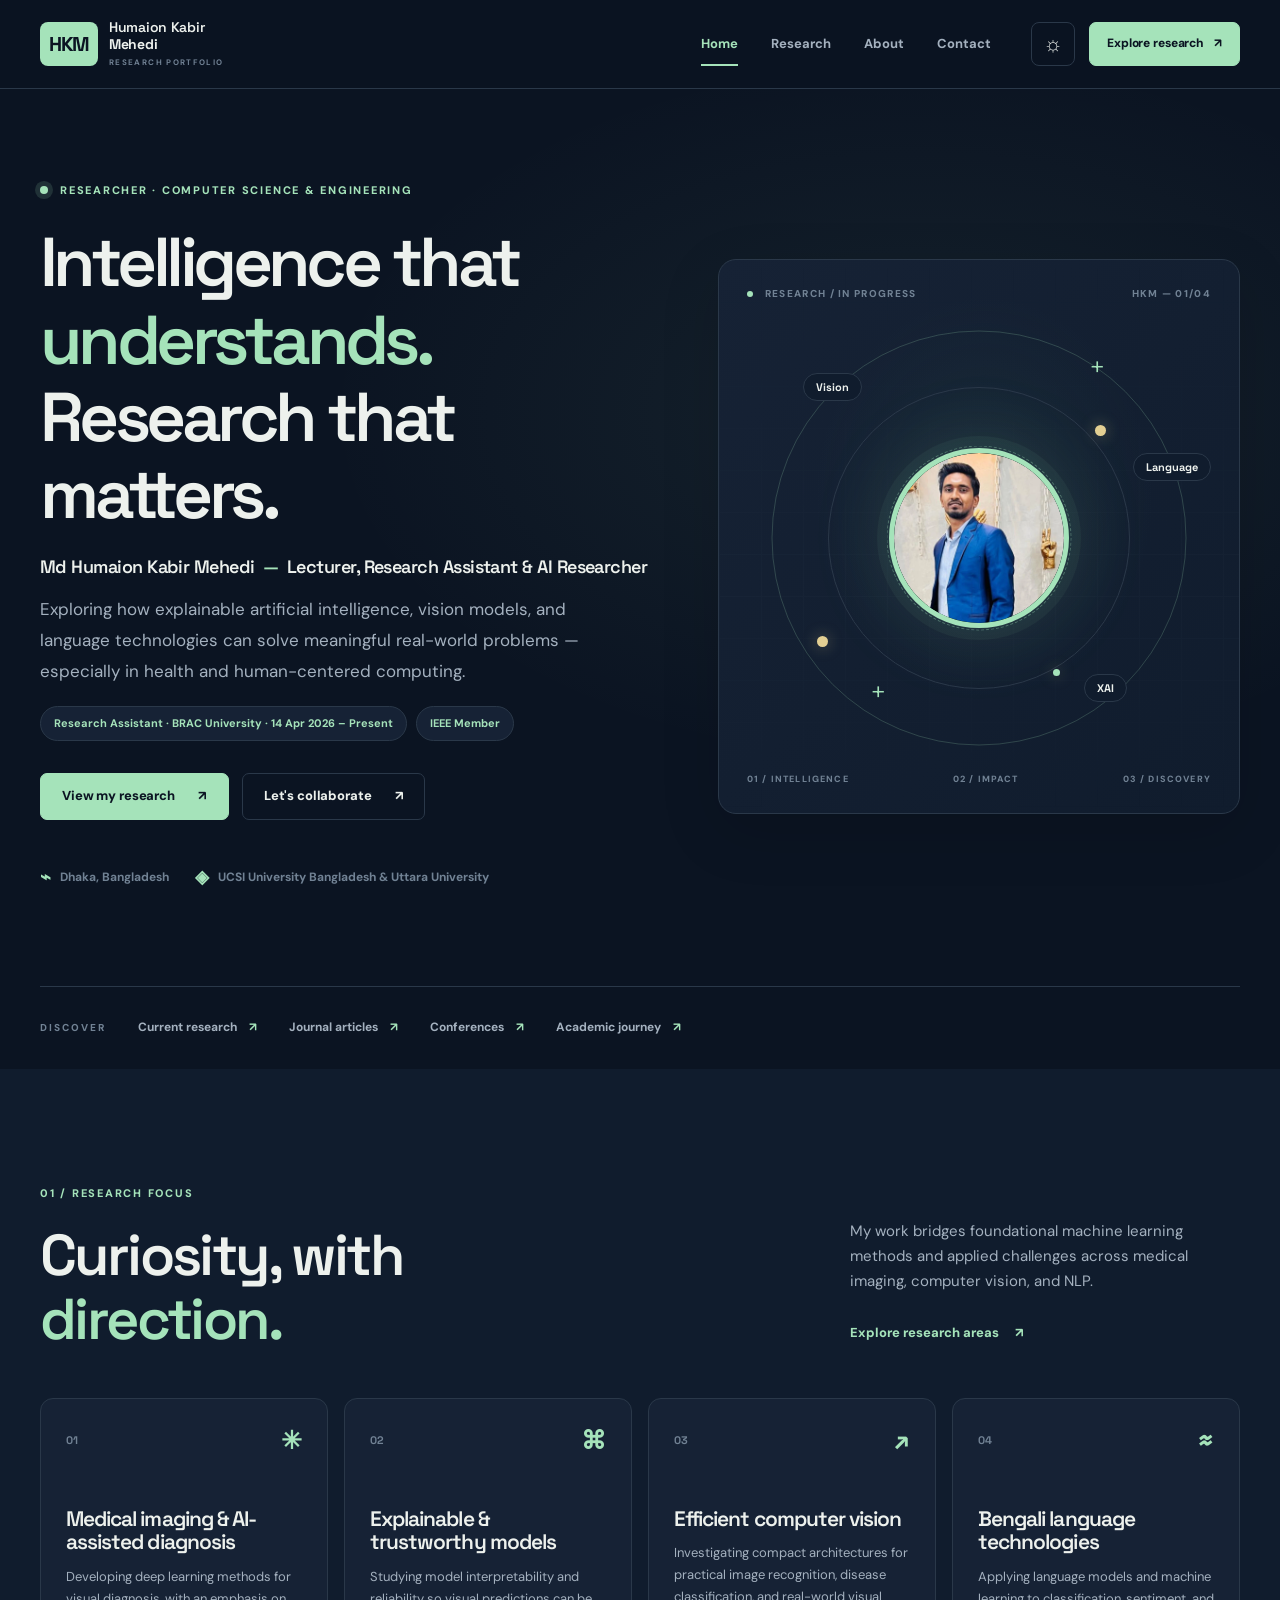
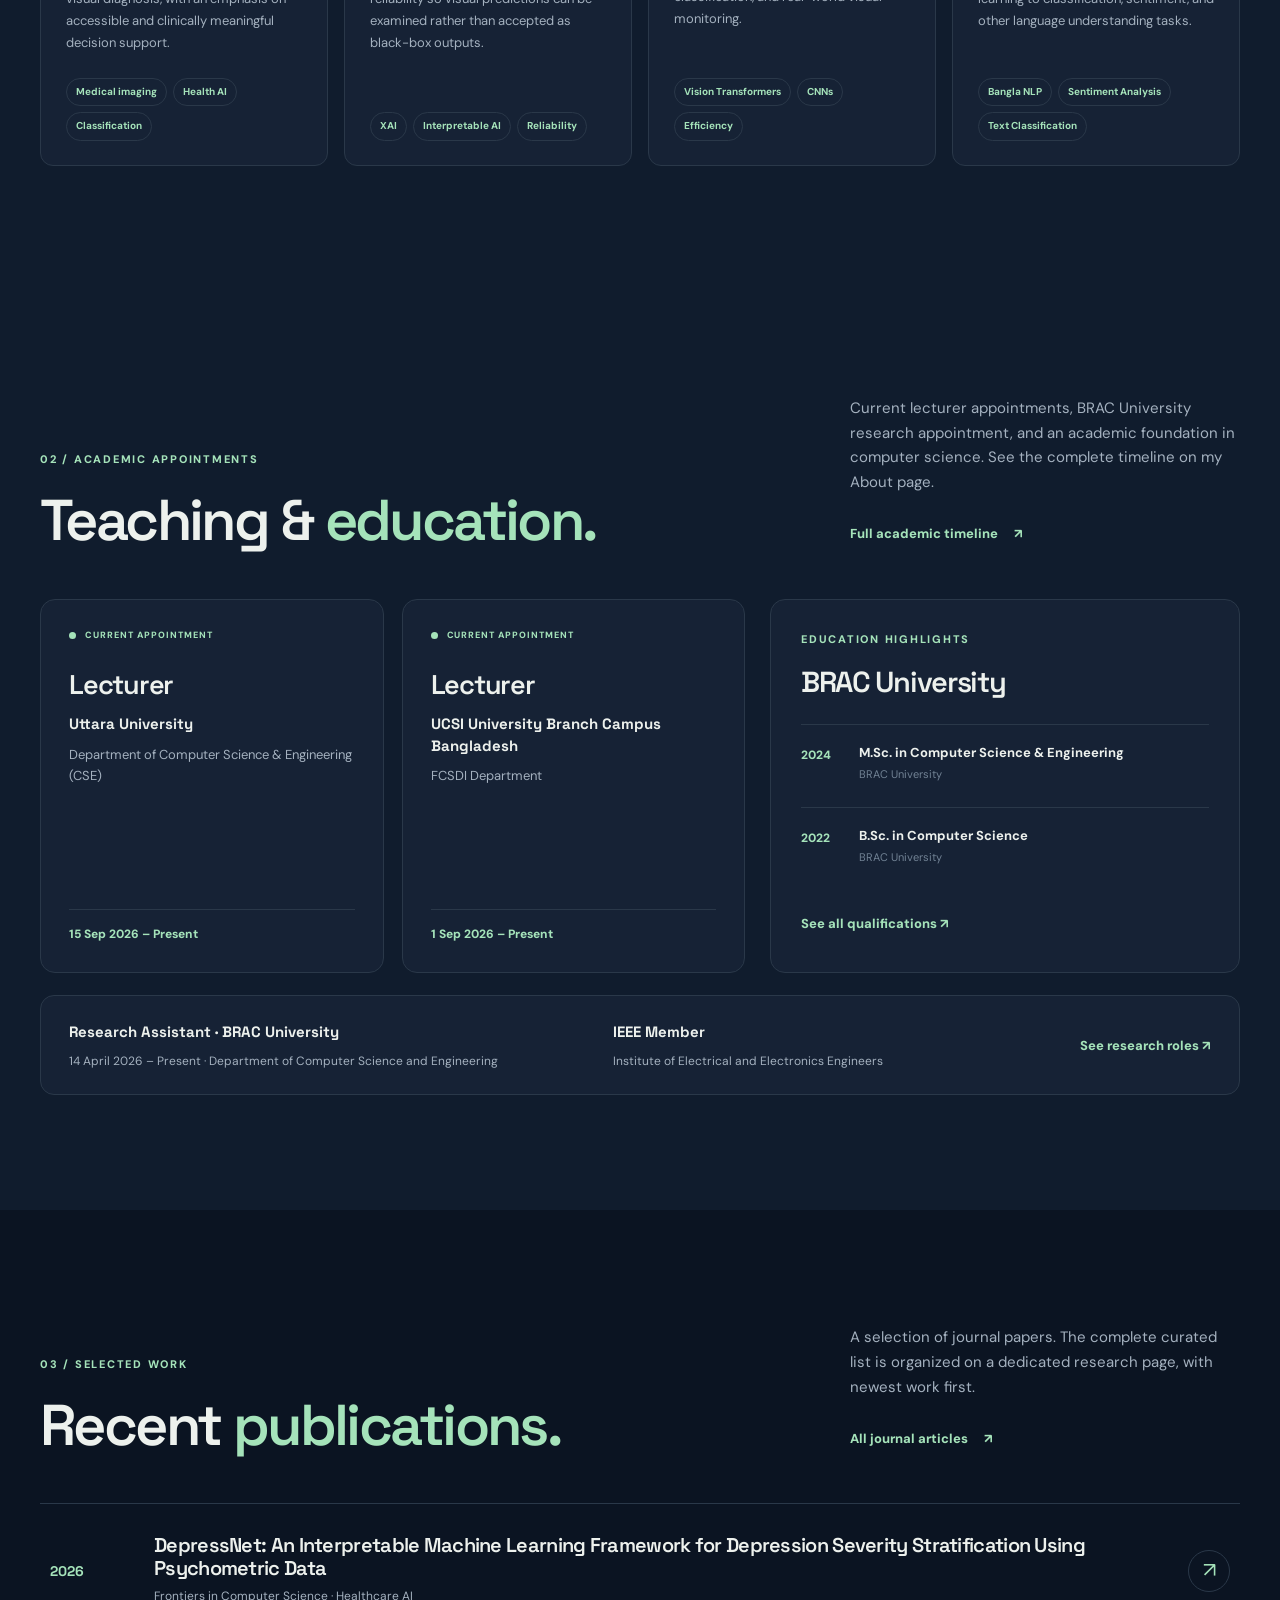
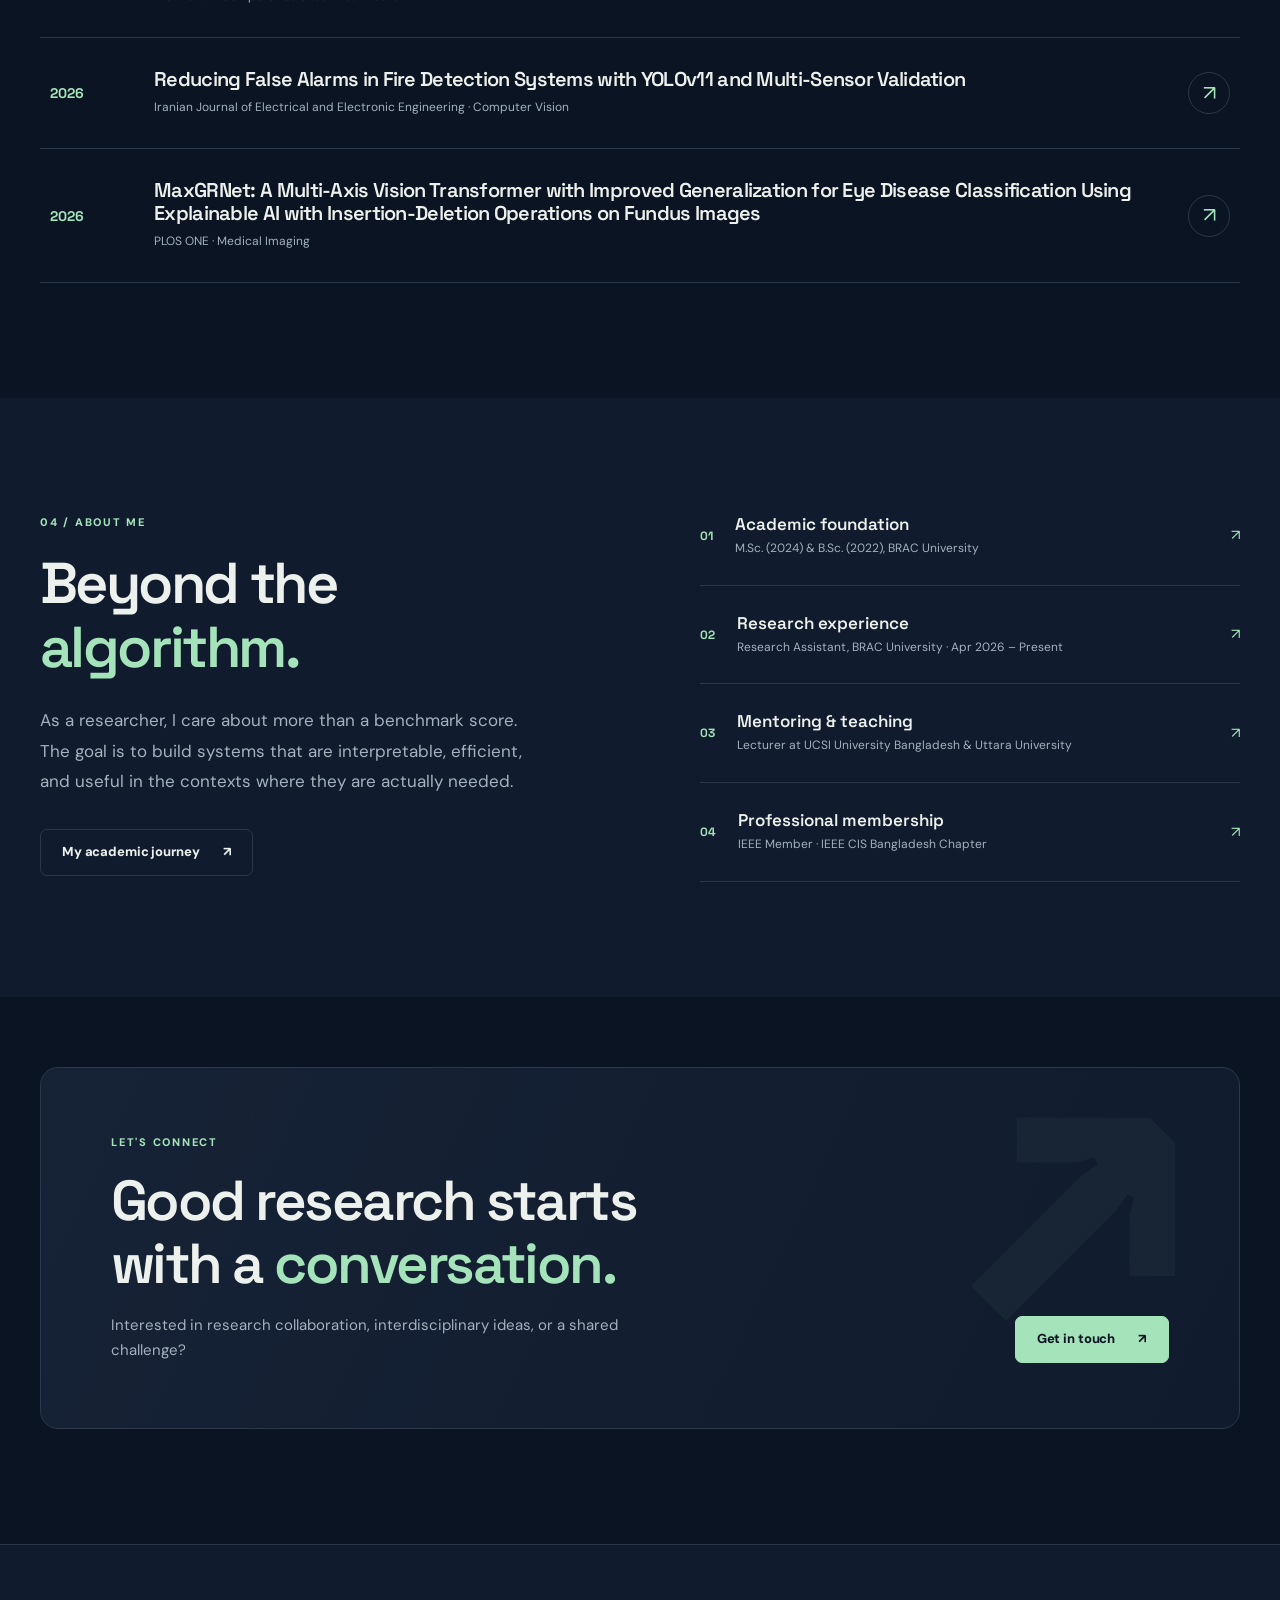
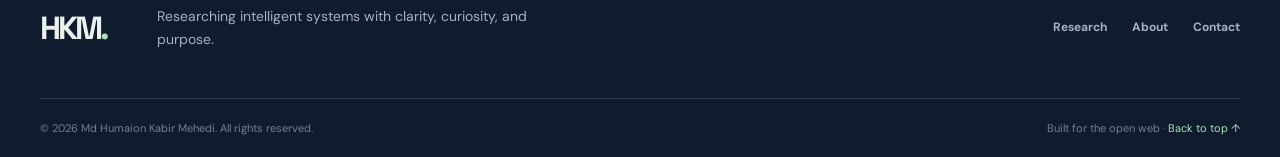
==== index.html @ 3a2073c4 "Add files via upload" ====
<!DOCTYPE html>
<html lang="en" data-theme="dark">
<head>
  <meta charset="utf-8">
  <meta name="viewport" content="width=device-width,initial-scale=1">
  <meta name="theme-color" content="#0c1423">
  <meta name="description" content="Academic portfolio of Md Humaion Kabir Mehedi — AI researcher in computer vision, medical imaging, explainable AI, and natural language processing.">
  <meta property="og:title" content="Md Humaion Kabir Mehedi | AI Researcher">
  <meta property="og:description" content="Research, publications, academic experience and collaborations in computer vision and NLP.">
  <meta property="og:type" content="website">
  <title>HKM | Md Humaion Kabir Mehedi — AI Researcher</title>
  <meta name="application-name" content="HKM Academic Portfolio"><link rel="icon" href="assets/img/favicon.svg" type="image/svg+xml">
  <link rel="preconnect" href="https://fonts.googleapis.com">
  <link rel="preconnect" href="https://fonts.gstatic.com" crossorigin>
  <link href="https://fonts.googleapis.com/css2?family=DM+Sans:wght@400;500;600;700;800&family=Space+Grotesk:wght@400;500;600;700&display=swap" rel="stylesheet">
  <link rel="stylesheet" href="assets/css/style.css">
  <script>try{document.documentElement.dataset.theme=localStorage.getItem('hkm-theme')||'dark'}catch(e){}</script>
  <script defer src="assets/js/data.js"></script><script defer src="assets/js/app.js"></script>
</head>
<body data-page="home">
<a class="skip-link" href="#main">Skip to content</a>
<div class="site-shell">
  <header class="site-header" id="site-header">
    <div class="container nav-container">
      <a href="index.html" class="brand" aria-label="Md Humaion Kabir Mehedi home"><span class="brand-symbol">HKM</span><span class="brand-text">Humaion Kabir <strong>Mehedi</strong><small>RESEARCH PORTFOLIO</small></span></a>
      <nav class="desktop-nav" aria-label="Main navigation"><a href="index.html" data-nav="home">Home</a><a href="research.html" data-nav="research">Research</a><a href="about.html" data-nav="about">About</a><a href="contact.html" data-nav="contact">Contact</a></nav>
      <div class="nav-actions"><button class="theme-toggle icon-button" aria-label="Toggle light and dark theme" title="Toggle theme"><span class="theme-icon">☼</span></button><a href="research.html" class="button button-small button-primary nav-cta">Explore research <span aria-hidden="true">↗</span></a><button class="mobile-menu-toggle icon-button" aria-expanded="false" aria-controls="mobile-navigation" aria-label="Open navigation"><span class="hamburger"><i></i><i></i><i></i></span></button></div>
    </div>
    <nav id="mobile-navigation" class="mobile-nav" aria-label="Mobile navigation" hidden><a href="index.html" data-nav="home">Home</a><a href="research.html" data-nav="research">Research</a><a href="about.html" data-nav="about">About</a><a href="contact.html" data-nav="contact">Contact</a></nav>
  </header>
  <main id="main">
    <section class="hero-section section-spacing">
      <div class="container hero-layout">
        <div class="hero-copy reveal">
          <div class="eyebrow"><span class="eyebrow-dot"></span> RESEARCHER · COMPUTER SCIENCE & ENGINEERING</div>
          <h1>Intelligence that <span class="text-gradient">understands.</span><br>Research that <em>matters.</em></h1>
          <p class="hero-name">Md Humaion Kabir Mehedi <span class="dash">—</span> Lecturer, Research Assistant &amp; AI Researcher</p>
          <p class="hero-description">Exploring how explainable artificial intelligence, vision models, and language technologies can solve meaningful real-world problems — especially in health and human-centered computing.</p>
          <div class="hero-affiliations" aria-label="Academic roles and membership"><span>Research Assistant · BRAC University · 14 Apr 2026 – Present</span><span>IEEE Member</span></div>
          <div class="hero-buttons"><a class="button button-primary" href="research.html">View my research <span aria-hidden="true">↗</span></a><a class="button button-outline" href="contact.html">Let's collaborate <span aria-hidden="true">↗</span></a></div>
          <div class="hero-meta"><span><span class="mini-icon">⌁</span> Dhaka, Bangladesh</span><span><span class="mini-icon">◈</span> UCSI University Bangladesh &amp; Uttara University</span></div>
        </div>
        <div class="hero-visual reveal" aria-label="Research themes surrounding my profile image">
          <div class="visual-topline"><span><span class="live-indicator"></span> RESEARCH / IN PROGRESS</span><span>HKM — 01/04</span></div>
          <div class="orbital-wrap"><div class="orbit orbit-one"></div><div class="orbit orbit-two"></div><div class="orbit orbit-three"></div><div class="orbital-core"><img class="profile-photo profile-photo-home" data-profile-photo src="assets/img/profile.webp" alt="Profile image of Md Humaion Kabir Mehedi" width="200" height="200"></div><span class="orbit-point point-one"></span><span class="orbit-point point-two"></span><span class="orbit-point point-three"></span><span class="orbit-label label-one">Vision</span><span class="orbit-label label-two">Language</span><span class="orbit-label label-three">XAI</span><span class="orbit-cross cross-one">+</span><span class="orbit-cross cross-two">+</span></div>
          <div class="visual-bottomline"><span>01 /  INTELLIGENCE</span><span>02 /  IMPACT</span><span>03 /  DISCOVERY</span></div>
        </div>
      </div>
      <div class="container"><div class="hero-quicklinks"><span class="small-label">DISCOVER</span><a href="research.html#current-research">Current research <span>↗</span></a><a href="research.html#journals">Journal articles <span>↗</span></a><a href="research.html#conferences">Conferences <span>↗</span></a><a href="about.html">Academic journey <span>↗</span></a></div></div>
    </section>
    <section class="section-spacing section-alt" id="focus">
      <div class="container">
        <div class="section-heading reveal"><div><div class="section-kicker">01 / RESEARCH FOCUS</div><h2>Curiosity, with<br><span class="text-gradient">direction.</span></h2></div><div class="section-heading-side"><p>My work bridges foundational machine learning methods and applied challenges across medical imaging, computer vision, and NLP.</p><a class="text-link" href="research.html#current-research">Explore research areas <span>↗</span></a></div></div>
        <div class="focus-grid" id="home-focus-grid"></div>
      </div>
    </section>
    <section class="section-spacing academic-section" id="academic-appointments">
      <div class="container">
        <div class="section-heading reveal"><div><div class="section-kicker">02 / ACADEMIC APPOINTMENTS</div><h2>Teaching &amp; <span class="text-gradient">education.</span></h2></div><div class="section-heading-side"><p>Current lecturer appointments, BRAC University research appointment, and an academic foundation in computer science. See the complete timeline on my About page.</p><a class="text-link" href="about.html#teaching-experience">Full academic timeline <span>↗</span></a></div></div>
        <div class="academic-grid"><div class="appointment-grid" id="home-appointments" aria-label="Current teaching appointments"></div><aside class="credential-panel"><div class="section-kicker">EDUCATION HIGHLIGHTS</div><h3>BRAC University</h3><div id="home-education-summary"></div><a href="about.html#education" class="text-link">See all qualifications ↗</a></aside></div>
        <div class="research-role-strip"><div><strong>Research Assistant · BRAC University</strong><span>14 April 2026 – Present · Department of Computer Science and Engineering</span></div><div><strong>IEEE Member</strong><span>Institute of Electrical and Electronics Engineers</span></div><a href="about.html#research-experience" class="text-link">See research roles ↗</a></div>
      </div>
    </section>
    <section class="section-spacing" id="featured-work">
      <div class="container">
        <div class="section-heading reveal"><div><div class="section-kicker">03 / SELECTED WORK</div><h2>Recent <span class="text-gradient">publications.</span></h2></div><div class="section-heading-side"><p>A selection of journal papers. The complete curated list is organized on a dedicated research page, with newest work first.</p><a class="text-link" href="research.html#journals">All journal articles <span>↗</span></a></div></div>
        <div class="featured-publications" id="home-featured-publications"></div>
      </div>
    </section>
    <section class="section-spacing section-alt">
      <div class="container about-preview-grid"><div class="about-quote reveal"><div class="section-kicker">04 / ABOUT ME</div><h2>Beyond the <span class="text-gradient">algorithm.</span></h2><p>As a researcher, I care about more than a benchmark score. The goal is to build systems that are interpretable, efficient, and useful in the contexts where they are actually needed.</p><a href="about.html" class="button button-outline">My academic journey <span>↗</span></a></div><div class="about-facts reveal"><div class="fact-row"><span class="fact-number">01</span><div><strong>Academic foundation</strong><span>M.Sc. (2024) &amp; B.Sc. (2022), BRAC University</span></div><span>↗</span></div><div class="fact-row"><span class="fact-number">02</span><div><strong>Research experience</strong><span>Research Assistant, BRAC University · Apr 2026 – Present</span></div><span>↗</span></div><div class="fact-row"><span class="fact-number">03</span><div><strong>Mentoring & teaching</strong><span>Lecturer at UCSI University Bangladesh &amp; Uttara University</span></div><span>↗</span></div><div class="fact-row"><span class="fact-number">04</span><div><strong>Professional membership</strong><span>IEEE Member · IEEE CIS Bangladesh Chapter</span></div><span>↗</span></div></div></div>
    </section>
    <section class="section-spacing cta-section"><div class="container"><div class="big-cta"><div><div class="section-kicker">LET'S CONNECT</div><h2>Good research starts<br>with a <span class="text-gradient">conversation.</span></h2><p>Interested in research collaboration, interdisciplinary ideas, or a shared challenge?</p></div><a class="button button-primary" href="contact.html">Get in touch <span aria-hidden="true">↗</span></a><span class="cta-decor">↗</span></div></div></section>
  </main>
  <footer class="site-footer"><div class="container footer-top"><a class="footer-brand" href="index.html">HKM<span>.</span></a><p>Researching intelligent systems with clarity, curiosity, and purpose.</p><div class="footer-links"><a href="research.html">Research</a><a href="about.html">About</a><a href="contact.html">Contact</a></div></div><div class="container footer-bottom"><span>© <span data-year></span> Md Humaion Kabir Mehedi. All rights reserved.</span><span>Built for the open web · <a href="#main">Back to top ↑</a></span></div></footer>
</div>
</body></html>
---- assets/css/style.css ----
/* =====================================================
   HKM Academic Portfolio — easy-to-edit static stylesheet
   Dark theme default; light theme via data-theme="light".
   ===================================================== */
:root{color-scheme:dark;--bg:#0b1422;--bg-alt:#101c2d;--surface:#162235;--surface-hover:#1b2d42;--border:#2a3849;--text:#edf1ed;--sub:#a4b1bf;--muted:#718294;--accent:#a5e3ba;--accent-dark:#163e30;--gold:#e3cf93;--header:#0b1422ed;--shadow:0 18px 60px #0002;--heading:'Space Grotesk','Arial',sans-serif;--body:'DM Sans',Arial,sans-serif;--radius:18px}
html[data-theme="light"]{color-scheme:light;--bg:#f8faf8;--bg-alt:#edf3f0;--surface:#fff;--surface-hover:#f0f6f1;--border:#d7e0dd;--text:#152c31;--sub:#465e63;--muted:#74868a;--accent:#23694f;--accent-dark:#dcefe3;--gold:#94752f;--header:#f8faf8ed;--shadow:0 18px 60px #18312a10}
*{box-sizing:border-box}html{scroll-behavior:smooth;scroll-padding-top:105px}body{margin:0;background:var(--bg);color:var(--text);font-family:var(--body);line-height:1.65;-webkit-font-smoothing:antialiased}body,button,input,select{font-size:15px}a{color:inherit;text-decoration:none}button,input,select{font-family:inherit}button{cursor:pointer}a,button,input,select{outline-offset:4px}:focus-visible{outline:2px solid var(--accent)}::selection{background:var(--accent);color:var(--bg)}img,svg{max-width:100%}h1,h2,h3,h4,p{margin-top:0}h1,h2,h3,h4{font-family:var(--heading);line-height:1.12;letter-spacing:-.045em;font-weight:600}h1{font-size:clamp(3.3rem,5.55vw,5.7rem)}h2{font-size:clamp(2.4rem,4.5vw,4.5rem)}h3{font-size:1.35rem}p{color:var(--sub)}.container{width:min(100% - 80px,1220px);margin-inline:auto}.site-shell{overflow:hidden}.section-spacing{padding:115px 0}.section-alt{background:var(--bg-alt)}.sr-only{position:absolute;width:1px;height:1px;padding:0;margin:-1px;overflow:hidden;clip:rect(0,0,0,0);white-space:nowrap;border:0}.skip-link{position:absolute;top:-90px;left:20px;padding:10px 16px;background:var(--accent);color:var(--bg);z-index:200}.skip-link:focus{top:18px}.small-label{font-size:10px;color:var(--muted);letter-spacing:.2em;font-weight:800}.eyebrow,.section-kicker{display:flex;align-items:center;gap:12px;font-weight:800;font-size:11px;letter-spacing:.16em;color:var(--accent)}.eyebrow-dot,.live-indicator{display:inline-block;flex-shrink:0;width:8px;height:8px;border-radius:50%;background:var(--accent);box-shadow:0 0 0 5px color-mix(in srgb,var(--accent) 14%,transparent)}.text-gradient{color:var(--accent)}.button{border-radius:7px;display:inline-flex;align-items:center;justify-content:center;gap:23px;padding:15px 21px;font-size:13px;font-weight:800;line-height:1.15;letter-spacing:-.01em;transition:background .2s,transform .2s,border-color .2s}.button:hover{transform:translateY(-2px)}.button-primary{background:var(--accent);color:var(--bg);border:1px solid var(--accent)}.button-primary:hover{background:var(--text);border-color:var(--text);color:var(--bg)}.button-outline{border:1px solid var(--border);color:var(--text);background:transparent}.button-outline:hover{background:var(--surface-hover);border-color:var(--accent)}.button-small{padding:11px 17px;font-size:12px;gap:10px}.text-link{color:var(--accent);font-size:13px;font-weight:800;display:inline-flex;gap:16px;align-items:center}.text-link:hover{text-decoration:underline;text-underline-offset:5px}.section-heading{display:grid;grid-template-columns:1.2fr .8fr;gap:70px;align-items:end;margin-bottom:46px}.section-heading h2{margin:20px 0 0}.section-heading-side{max-width:390px;justify-self:end}.section-heading-side p{margin:0 0 20px;font-size:15px}.section-heading-side p:last-child{margin-bottom:0}.section-heading-side strong{color:var(--text)}
/* Header */
.site-header{z-index:100;position:sticky;top:0;background:var(--header);backdrop-filter:blur(20px);border-bottom:1px solid var(--border)}.nav-container{display:flex;align-items:center;gap:28px;min-height:88px}.brand{display:flex;gap:11px;align-items:center;flex-shrink:0}.brand-symbol{background:var(--accent);border-radius:8px;color:var(--bg);font:700 20px/1 var(--heading);height:44px;width:58px;display:grid;place-items:center;letter-spacing:-.055em;padding:0 5px}.brand-symbol span{color:var(--bg)}.brand-text{font:600 14px/1.2 var(--heading);letter-spacing:-.02em;display:flex;flex-direction:column}.brand-text strong{font-weight:700}.brand-text small{font:700 8px/1.6 var(--body);letter-spacing:.17em;color:var(--muted);margin-top:3px}.desktop-nav{display:flex;gap:33px;align-items:center;margin-left:auto}.desktop-nav a{position:relative;color:var(--sub);font-weight:700;font-size:13px;transition:color .2s}.desktop-nav a:hover,.desktop-nav a.active{color:var(--accent)}.desktop-nav a.active:after{position:absolute;content:'';height:2px;background:var(--accent);bottom:-11px;left:0;right:0}.nav-actions{display:flex;gap:14px;align-items:center;margin-left:12px}.icon-button{display:grid;place-items:center;width:39px;height:39px;border:1px solid var(--border);border-radius:8px;color:var(--text);background:transparent}.icon-button:hover{border-color:var(--accent)}.theme-icon{font-size:21px;line-height:1}.mobile-menu-toggle,.mobile-nav{display:none}.mobile-nav{padding:10px 40px 20px;background:var(--bg);border-top:1px solid var(--border)}.mobile-nav a{display:block;padding:13px 5px;font-weight:700;border-bottom:1px solid var(--border)}.mobile-nav a.active{color:var(--accent)}.hamburger{display:grid;gap:4px}.hamburger i{display:block;width:19px;height:2px;background:var(--text);transition:transform .2s,opacity .2s}
/* Home hero */
.hero-section{padding-top:92px;padding-bottom:0;background:radial-gradient(ellipse 64% 50% at 72% 33%,color-mix(in srgb,var(--accent) 7%,transparent),transparent 73%)}.hero-layout{display:grid;grid-template-columns:1.08fr .92fr;gap:65px;align-items:center;padding-bottom:94px}.hero-copy h1{margin:25px 0 18px;font-size:clamp(3.3rem,5.4vw,5.7rem);letter-spacing:-.066em}.hero-copy h1 em{font-style:normal;letter-spacing:-.064em}.hero-name{font-family:var(--heading);font-size:18px;font-weight:600;color:var(--text);letter-spacing:-.03em;margin-bottom:13px}.dash{color:var(--accent);padding:0 4px}.hero-description{max-width:555px;font-size:17px;line-height:1.8}.hero-buttons{display:flex;gap:13px;flex-wrap:wrap;margin-top:32px}.hero-meta{display:flex;gap:26px;flex-wrap:wrap;margin-top:43px;color:var(--muted);font-size:12px;font-weight:700}.hero-meta>span{display:inline-flex;align-items:center;gap:9px}.mini-icon{color:var(--accent);font-size:18px}.hero-visual{height:555px;border:1px solid var(--border);border-radius:var(--radius);background:radial-gradient(ellipse at 51% 43%,#2d5b4e32,transparent 45%),linear-gradient(135deg,var(--surface),var(--bg-alt));padding:26px 28px;display:flex;flex-direction:column;box-shadow:var(--shadow);position:relative;overflow:hidden}.hero-visual:before{content:'';position:absolute;inset:0;background-image:linear-gradient(to right,var(--border) 1px,transparent 1px),linear-gradient(to bottom,var(--border) 1px,transparent 1px);background-size:42px 42px;opacity:.14;mask-image:linear-gradient(to bottom,transparent,#000 60%,transparent);pointer-events:none}.visual-topline,.visual-bottomline{display:flex;align-items:center;justify-content:space-between;font-size:10px;font-weight:800;letter-spacing:.13em;color:var(--muted);position:relative;z-index:1}.visual-topline span:first-child{display:flex;gap:12px;align-items:center}.visual-bottomline{gap:7px;font-size:9px}.live-indicator{width:6px;height:6px;box-shadow:none}.orbital-wrap{position:relative;flex:1;min-height:365px;display:grid;place-items:center}.orbit{position:absolute;left:50%;top:50%;border:1px solid color-mix(in srgb,var(--accent) 35%,transparent);border-radius:50%;transform:translate(-50%,-50%)}.orbit-one{width:185px;height:185px;border-style:dashed;animation:spin 38s linear infinite}.orbit-two{width:302px;height:302px;border-color:var(--border)}.orbit-three{width:415px;height:415px;border-color:color-mix(in srgb,var(--accent) 20%,transparent)}@keyframes spin{from{transform:translate(-50%,-50%) rotate(0)}to{transform:translate(-50%,-50%) rotate(360deg)}}.orbital-core{z-index:1;display:flex;flex-direction:column;align-items:center;justify-content:center;width:136px;height:136px;border-radius:50%;background:var(--accent);color:var(--bg);box-shadow:0 0 0 12px #9adab50c,0 0 85px #a5e3ba24}.core-mark{font:700 55px/.95 var(--heading);letter-spacing:-.08em}.core-sub{font-size:9px;font-weight:800;letter-spacing:.1em}.orbit-point{width:11px;height:11px;position:absolute;background:var(--gold);border-radius:50%;box-shadow:0 0 15px #e3cf9366}.point-one{top:26%;left:75%}.point-two{top:71%;left:15%}.point-three{top:78%;left:66%;width:7px;height:7px;background:var(--accent)}.orbit-label{position:absolute;color:var(--text);font:700 11px var(--heading);border:1px solid var(--border);border-radius:30px;padding:6px 12px;background:var(--bg-alt)}.label-one{top:15%;left:12%}.label-two{top:32%;right:0}.label-three{bottom:15%;right:18%}.orbit-cross{position:absolute;font-size:25px;color:var(--accent);font-weight:300}.cross-one{top:9%;right:23%}.cross-two{bottom:13%;left:27%}.hero-quicklinks{border-top:1px solid var(--border);display:flex;align-items:center;gap:32px;flex-wrap:wrap;padding:22px 0}.hero-quicklinks a{display:flex;gap:12px;align-items:center;color:var(--sub);font-size:12px;font-weight:700}.hero-quicklinks a span{color:var(--accent)}.hero-quicklinks a:hover{color:var(--accent)}
/* Shared card sets */
.focus-grid{display:grid;grid-template-columns:repeat(4,minmax(0,1fr));gap:16px}.focus-card{display:flex;flex-direction:column;min-height:330px;border:1px solid var(--border);border-radius:13px;padding:29px 25px 24px;background:var(--surface);transition:transform .25s,border-color .25s}.focus-card:hover{border-color:color-mix(in srgb,var(--accent) 55%,var(--border));transform:translateY(-5px)}.focus-top{display:flex;justify-content:space-between;align-items:center;color:var(--muted);font:700 11px var(--heading)}.focus-icon{font-size:25px;color:var(--accent);line-height:1}.focus-card h3{margin:54px 0 12px;font-size:21px}.focus-card p{line-height:1.7;font-size:13px;flex:1;margin-bottom:24px}.keyword-row{display:flex;flex-wrap:wrap;gap:6px}.keyword-row span{font-size:10px;font-weight:700;color:var(--accent);padding:5px 9px;border:1px solid var(--border);border-radius:20px}.featured-publications{border-top:1px solid var(--border)}.featured-row{display:grid;grid-template-columns:80px minmax(0,1fr) auto;align-items:center;gap:24px;padding:30px 10px;border-bottom:1px solid var(--border);transition:background .2s}.featured-row:hover{background:var(--surface)}.featured-year{font:700 14px var(--heading);color:var(--accent)}.featured-row h3{margin:0 0 8px;font-size:20px;letter-spacing:-.035em}.featured-row p{font-size:12px;margin:0}.publication-arrow{width:42px;height:42px;display:grid;place-items:center;border:1px solid var(--border);border-radius:50%;color:var(--accent);font-size:21px;transition:background .2s}.featured-row:hover .publication-arrow{background:var(--accent);color:var(--bg)}.about-preview-grid{display:grid;grid-template-columns:1fr 1fr;gap:120px}.about-quote h2{margin:20px 0 25px}.about-quote p{font-size:17px;line-height:1.8;max-width:510px;margin-bottom:32px}.fact-row{display:flex;gap:22px;align-items:center;border-bottom:1px solid var(--border);padding:26px 0}.fact-row:first-child{padding-top:0}.fact-number{font:700 12px var(--heading);color:var(--accent)}.fact-row div{display:flex;flex-direction:column;flex:1;gap:4px}.fact-row strong{font:600 17px var(--heading)}.fact-row div span{font-size:12px;color:var(--sub)}.fact-row>span:last-child{color:var(--accent)}.cta-section{padding-top:70px}.big-cta{position:relative;overflow:hidden;border:1px solid var(--border);background:linear-gradient(115deg,var(--surface),var(--bg-alt));padding:65px 70px;border-radius:18px;display:flex;align-items:end;justify-content:space-between;gap:25px}.big-cta h2{font-size:clamp(2.5rem,4.4vw,4.5rem);margin:18px 0}.big-cta p{margin-bottom:0;max-width:510px}.big-cta .button{position:relative;z-index:2;white-space:nowrap}.cta-decor{position:absolute;right:3%;top:-90px;font:700 400px/1 var(--heading);color:var(--accent);opacity:.04;pointer-events:none}
/* Page hero & research */
.page-hero{padding:100px 0 75px;background:radial-gradient(ellipse 70% 90% at 90% 0%,color-mix(in srgb,var(--accent) 6%,transparent),transparent 70%);border-bottom:1px solid var(--border)}.page-hero-grid{display:grid;grid-template-columns:1.25fr .75fr;gap:50px;align-items:end}.page-hero h1{margin:23px 0 0;font-size:clamp(3.3rem,5.1vw,5.4rem)}.page-hero-aside{padding-bottom:10px}.page-hero-aside p{font-size:16px;line-height:1.8}.social-inline{display:flex;gap:15px 24px;flex-wrap:wrap;margin-top:22px}.social-inline a{color:var(--accent);font-size:12px;font-weight:800}.social-inline a:hover{text-decoration:underline}.research-hero{padding-bottom:40px}.research-index{display:grid;grid-template-columns:repeat(4,1fr);gap:13px;margin-top:65px}.research-index a{display:flex;flex-direction:column;gap:18px;padding:22px 22px;background:var(--surface);border-radius:9px;border:1px solid var(--border);font-family:var(--heading);font-size:14px;font-weight:700;transition:border-color .2s,transform .2s;position:relative}.research-index a:hover{transform:translateY(-3px);border-color:var(--accent)}.research-index a>span{font-size:12px;color:var(--accent)}.research-index a b{position:absolute;right:20px;top:19px;color:var(--accent);font-weight:500}.research-focus-grid .focus-card{min-height:330px}.highlight-panel{margin-top:22px;border:1px solid var(--border);border-radius:14px;background:var(--surface);padding:29px 34px;display:flex;gap:45px;justify-content:space-between;align-items:center}.highlight-panel .section-kicker{margin-bottom:12px}.highlight-panel h3{margin:0 0 9px;font-size:22px}.highlight-panel p{font-size:13px;margin:0;max-width:760px}.highlight-panel a{flex-shrink:0}.review-placeholder{border:1px dashed color-mix(in srgb,var(--accent) 35%,var(--border));padding:50px 45px;background:var(--surface);border-radius:14px;display:flex;gap:32px;align-items:flex-start}.review-placeholder-icon{width:60px;height:60px;flex-shrink:0;border-radius:50%;display:grid;place-items:center;border:1px solid var(--border);font-size:29px;color:var(--accent)}.review-placeholder h3{font-size:25px;margin:0 0 10px}.review-placeholder p{font-size:14px;max-width:620px;margin-bottom:12px}.review-placeholder code,.collection-note code{background:var(--bg-alt);color:var(--accent);padding:3px 6px;border-radius:4px}.review-entry{display:flex;justify-content:space-between;gap:28px;padding:26px 30px;border:1px solid var(--border);background:var(--surface);margin-bottom:12px;border-radius:10px}.review-entry h3{font-size:20px;margin:0 0 9px}.review-entry p{font-size:13px;margin:0}.review-entry .status-chip{align-self:start;white-space:nowrap}.status-chip{border:1px solid var(--border);padding:8px 13px;font-size:11px;font-weight:800;color:var(--gold);border-radius:30px}.list-toolbar{display:flex;justify-content:space-between;align-items:center;gap:30px;flex-wrap:wrap;padding:17px 0 22px;border-bottom:1px solid var(--border)}.toolbar-title{display:flex;align-items:center;gap:14px;flex-wrap:wrap}.toolbar-title strong{font-family:var(--heading);font-size:17px}.toolbar-title small{color:var(--accent);font-size:11px;font-weight:800}.publication-controls{display:flex;gap:11px;flex-wrap:wrap}.search-field{display:flex;align-items:center;border:1px solid var(--border);border-radius:7px;background:var(--surface);padding:0 12px;color:var(--accent);gap:8px;min-width:285px}.search-field span{font-size:22px}.search-field input{color:var(--text);background:none;border:none;outline:none;height:41px;min-width:0;width:100%;font-size:12px}.search-field input::placeholder{color:var(--muted)}.select-wrapper select{height:43px;border:1px solid var(--border);border-radius:7px;color:var(--text);background:var(--surface);font-size:12px;padding:0 13px;min-width:125px}.publication-row{display:grid;grid-template-columns:80px minmax(0,1fr) 95px;gap:24px;padding:29px 10px;border-bottom:1px solid var(--border);transition:background .15s}.publication-row:hover{background:color-mix(in srgb,var(--surface-hover) 40%,transparent)}.publication-date{font:700 15px var(--heading);color:var(--accent);padding-top:5px}.publication-main h3{font-size:19px;letter-spacing:-.03em;line-height:1.45;margin:0 0 11px;max-width:900px}.publication-meta{display:flex;gap:9px 13px;align-items:center;flex-wrap:wrap;font-size:12px;color:var(--sub)}.pub-tag{display:inline-flex;background:var(--surface);border:1px solid var(--border);padding:4px 9px;border-radius:4px;color:var(--accent);font-weight:700;font-size:10px;letter-spacing:.01em}.publication-actions{display:flex;flex-direction:column;align-items:flex-end;gap:8px;padding-top:4px}.publication-actions a{display:inline-flex;gap:7px;align-items:center;color:var(--accent);font-size:12px;font-weight:800;white-space:nowrap}.publication-actions a:hover{text-decoration:underline}.new-chip{background:var(--accent-dark);color:var(--accent);font-size:10px;letter-spacing:.1em;padding:3px 9px;border-radius:30px;font-weight:800}.collection-note{font-size:12px;line-height:1.7;color:var(--muted);margin:22px 0 0}.collection-note a{color:var(--accent)}.empty-results{padding:48px;text-align:center;color:var(--sub);font-size:14px}.research-bottom-cta{padding:64px 50px;text-align:center;border:1px solid var(--border);background:var(--surface);border-radius:16px}.research-bottom-cta .section-kicker{justify-content:center}.research-bottom-cta h2{font-size:clamp(2.1rem,4vw,3.7rem);margin:17px 0}.research-bottom-cta p{max-width:540px;margin:0 auto 25px}
/* About */
.about-intro{display:grid;grid-template-columns:.65fr 1fr;gap:100px;align-items:center}.about-monogram{height:420px;border:1px solid var(--border);border-radius:13px;background:radial-gradient(circle at 50% 53%,color-mix(in srgb,var(--accent) 15%,transparent),transparent 65%),var(--surface);display:flex;align-items:center;justify-content:center;flex-direction:column;position:relative;overflow:hidden}.about-monogram:before,.about-monogram:after{position:absolute;content:'';border:1px solid color-mix(in srgb,var(--accent) 25%,transparent);border-radius:50%;width:350px;height:350px}.about-monogram:after{width:260px;height:260px}.monogram-text{font:700 120px/.9 var(--heading);letter-spacing:-.14em;color:var(--text);position:relative;z-index:1;padding-right:15px}.monogram-text span{color:var(--accent)}.about-monogram small{position:relative;z-index:1;font-size:10px;letter-spacing:.18em;color:var(--accent);margin-top:20px;font-weight:800}.intro-copy h2{margin:19px 0 26px}.intro-copy p{font-size:16px;line-height:1.85}.interest-cloud{display:flex;flex-wrap:wrap;gap:9px;margin-top:29px}.interest-cloud span{border:1px solid var(--border);border-radius:22px;padding:7px 13px;font-size:11px;font-weight:800;color:var(--accent)}.timeline{border-top:1px solid var(--border)}.timeline-item{display:grid;grid-template-columns:180px 1fr;gap:40px;padding:29px 5px;border-bottom:1px solid var(--border)}.timeline-year{font:700 13px var(--heading);color:var(--accent)}.timeline-item h3{font-size:21px;margin:0 0 7px}.timeline-place{color:var(--gold);font-size:12px;font-weight:700;margin-bottom:10px}.timeline-item p{font-size:14px;max-width:770px;margin:0}.award-grid{display:grid;grid-template-columns:repeat(3,minmax(0,1fr));gap:15px}.award-card{border:1px solid var(--border);background:var(--surface);border-radius:12px;padding:27px 25px}.award-card .award-icon{font-size:26px;color:var(--accent);line-height:1}.award-card h3{font-size:20px;margin:28px 0 9px}.award-card .award-meta{font-size:12px;color:var(--gold);margin-bottom:9px}.award-card p{font-size:12px;margin-bottom:0}
/* Contact */
.contact-layout{display:grid;grid-template-columns:1.05fr .95fr;gap:100px}.contact-main h2{margin:19px 0 26px}.contact-main>p{font-size:16px;line-height:1.8;max-width:500px}.email-card{margin:40px 0 23px;border:1px solid var(--border);background:var(--surface);border-radius:11px;padding:23px;display:flex;justify-content:space-between;gap:13px;align-items:center}.email-card div{min-width:0}.email-card small{display:block;font-weight:800;font-size:10px;letter-spacing:.14em;color:var(--muted);margin-bottom:9px}.email-card a{font-size:clamp(13px,1.5vw,18px);font-family:var(--heading);font-weight:600;overflow-wrap:anywhere}.email-card a:hover{color:var(--accent)}.copy-email{border:1px solid var(--border);border-radius:7px;background:var(--bg-alt);color:var(--accent);font-size:12px;font-weight:700;padding:10px;white-space:nowrap}.copy-email:hover{border-color:var(--accent)}.contact-note{font-size:12px!important;margin-top:23px;color:var(--muted)}.contact-side{border:1px solid var(--border);background:var(--surface);border-radius:14px;padding:34px}.contact-aside-header{display:flex;justify-content:space-between;font-weight:800;letter-spacing:.12em;color:var(--muted);font-size:11px;padding-bottom:22px;border-bottom:1px solid var(--border)}.contact-aside-header span{color:var(--accent)}.social-card{display:flex;align-items:center;gap:18px;padding:19px 0;border-bottom:1px solid var(--border)}.social-card:hover strong,.social-card:hover .social-arrow{color:var(--accent)}.social-symbol{width:42px;height:42px;display:grid;place-items:center;border:1px solid var(--border);background:var(--bg-alt);border-radius:10px;color:var(--accent);font:700 16px var(--heading)}.social-card div{display:flex;flex-direction:column;flex:1}.social-card strong{font:600 15px var(--heading)}.social-card small{font-size:11px;color:var(--muted)}.social-arrow{color:var(--muted)}.location-card{margin-top:26px;display:flex;gap:17px;align-items:start}.location-card .eyebrow-dot{margin-top:11px}.location-card strong{font-size:14px}.location-card p{margin:4px 0 0;font-size:13px}
/* Footer */
.site-footer{border-top:1px solid var(--border);background:var(--bg-alt)}.footer-top{padding:60px 0 47px;display:grid;grid-template-columns:70px 1fr auto;gap:35px;align-items:center}.footer-brand{font:700 32px var(--heading);letter-spacing:-.09em}.footer-brand span{color:var(--accent)}.footer-top p{font-size:14px;max-width:380px;margin:0}.footer-links{display:flex;align-items:center;gap:25px}.footer-links a{font-size:12px;font-weight:700;color:var(--sub)}.footer-links a:hover{color:var(--accent)}.footer-bottom{border-top:1px solid var(--border);padding:20px 0;display:flex;justify-content:space-between;gap:16px;flex-wrap:wrap;color:var(--muted);font-size:11px}.footer-bottom a{color:var(--accent)}
/* Motion and responsive */
.reveal{opacity:1;transform:none}@media(prefers-reduced-motion:reduce){html{scroll-behavior:auto}.orbit-one{animation:none}.button,.focus-card,.research-index a{transition:none}}
@media(max-width:1130px){.container{width:min(100% - 60px,1220px)}.nav-container{gap:19px}.desktop-nav{gap:22px}.brand-text{font-size:13px}.hero-layout{gap:30px}.hero-visual{height:490px}.orbit-three{width:365px;height:365px}.focus-grid{grid-template-columns:repeat(2,minmax(0,1fr))}.focus-card{min-height:290px}.focus-card h3{margin-top:35px}.about-preview-grid,.contact-layout{gap:65px}}
@media(max-width:850px){.section-spacing{padding:78px 0}.container{width:min(100% - 44px,1220px)}.nav-container{min-height:76px}.desktop-nav,.nav-cta{display:none}.nav-actions{margin-left:auto}.mobile-menu-toggle{display:grid}.mobile-nav:not([hidden]){display:block}.hero-section{padding-top:55px;padding-bottom:0}.hero-layout{grid-template-columns:1fr;padding-bottom:50px}.hero-copy h1{font-size:clamp(3.2rem,8vw,5.3rem)}.hero-description{max-width:650px}.hero-visual{max-width:620px;width:100%;height:435px}.orbital-wrap{min-height:310px}.orbit-three{width:340px;height:340px}.hero-quicklinks{gap:15px 28px}.section-heading,.page-hero-grid{grid-template-columns:1fr;gap:20px}.section-heading-side{justify-self:start;max-width:600px}.page-hero{padding:70px 0 45px}.research-index{grid-template-columns:repeat(2,1fr);margin-top:35px}.about-preview-grid,.about-intro,.contact-layout{grid-template-columns:1fr;gap:44px}.about-monogram{height:340px;max-width:460px}.award-grid{grid-template-columns:repeat(2,1fr)}.footer-top{grid-template-columns:55px 1fr}.footer-links{grid-column:2}.big-cta{padding:47px;align-items:start;flex-direction:column}}
@media(max-width:560px){.container{width:min(100% - 34px,1220px)}.nav-container{min-height:70px}.brand-symbol{width:48px;height:38px;font-size:16px;padding:0 3px}.brand-text{font-size:12px}.section-spacing{padding:68px 0}.hero-section{padding-top:41px;padding-bottom:0}.hero-copy h1{font-size:clamp(2.76rem,12vw,4rem)}.hero-name{font-size:15px}.hero-description{font-size:14px}.hero-buttons{align-items:stretch}.hero-buttons .button{flex:1;min-width:160px;padding-inline:13px;gap:8px}.hero-meta{gap:13px;margin-top:25px}.hero-visual{height:340px;padding:18px}.orbital-wrap{min-height:245px}.orbit-one{width:128px;height:128px}.orbit-two{width:210px;height:210px}.orbit-three{width:285px;height:285px}.orbital-core{height:92px;width:92px}.core-mark{font-size:40px}.core-sub{font-size:6px}.label-one{top:10%;left:1%}.label-two{top:30%;right:-3%}.label-three{bottom:9%;right:15%}.orbit-label{font-size:9px;padding:4px 9px}.visual-topline,.visual-bottomline{font-size:8px}.visual-bottomline{font-size:7px}.hero-quicklinks{gap:14px 17px}.hero-quicklinks .small-label{width:100%}.hero-quicklinks a{font-size:11px}.section-heading{margin-bottom:30px}.section-heading h2,.intro-copy h2{font-size:clamp(2.2rem,10vw,3.2rem)}.section-heading-side p{font-size:14px}.focus-grid,.research-index,.award-grid{grid-template-columns:1fr}.focus-card{min-height:0;padding:26px}.focus-card h3{margin-top:28px}.featured-row{grid-template-columns:48px 1fr 28px;gap:12px;padding:23px 0}.featured-row h3{font-size:16px}.featured-year{font-size:12px}.publication-arrow{width:28px;height:28px;font-size:18px}.about-quote p{font-size:15px}.big-cta{padding:36px 24px}.big-cta h2{font-size:2.5rem}.page-hero h1{font-size:clamp(2.65rem,11vw,4rem)}.page-hero-aside p{font-size:14px}.research-index a{padding:16px;gap:12px}.highlight-panel{flex-direction:column;align-items:flex-start;gap:20px;padding:25px}.review-placeholder{flex-direction:column;gap:22px;padding:29px 24px}.review-placeholder h3{font-size:22px}.list-toolbar{gap:14px}.publication-controls{width:100%}.search-field{width:100%;min-width:0}.select-wrapper,.select-wrapper select{width:100%}.publication-row{grid-template-columns:1fr;gap:6px;padding:24px 0}.publication-date{padding:0;font-size:13px}.publication-main h3{font-size:17px}.publication-actions{align-items:flex-start;flex-direction:row;justify-content:space-between;gap:15px}.review-entry{flex-direction:column}.research-bottom-cta{padding:38px 20px}.timeline-item{grid-template-columns:1fr;gap:8px}.timeline-item h3{font-size:19px}.award-card{padding:25px}.about-monogram{height:290px}.monogram-text{font-size:90px}.contact-side{padding:23px}.email-card{padding:17px}.footer-top{grid-template-columns:1fr;gap:15px;padding:40px 0 28px}.footer-links{grid-column:1}.footer-bottom{flex-direction:column}}


/* Profile photo — replace assets/img/profile.webp with your own picture. */
.orbital-core{overflow:hidden;background:#17362e;border:5px solid var(--accent);width:180px;height:180px}
.profile-photo{object-fit:cover;display:block;flex-shrink:0;background:var(--surface)}
.profile-photo-home{width:100%;height:100%;border-radius:50%}
.about-photo-frame:before,.about-photo-frame:after{pointer-events:none}
.profile-photo-about{width:min(68%,290px);height:auto;aspect-ratio:1;object-fit:cover;border-radius:50%;border:6px solid var(--accent);position:relative;z-index:2;box-shadow:0 0 50px #81db9b30}
.about-photo-frame small{z-index:3;text-align:center;padding-inline:12px}
.photo-editor-section{padding:0 0 85px}
.photo-editor-section[hidden]{display:none!important}
.photo-editor-panel{padding:40px;border:1px solid var(--border);border-radius:var(--radius);background:var(--surface)}
.photo-editor-heading{display:flex;align-items:flex-start;justify-content:space-between;gap:35px;margin-bottom:30px}
.photo-editor-heading h2{font-size:clamp(1.7rem,3vw,2.65rem);margin:15px 0}
.photo-editor-heading p{max-width:700px;margin:0}
.photo-editor-heading code,.photo-publish-note code{font-size:.85em;background:var(--bg);color:var(--accent);border-radius:4px;padding:2px 5px;word-break:break-all}
.photo-editor-grid{display:grid;grid-template-columns:220px minmax(0,1fr);gap:32px;align-items:center}
.photo-editor-preview{border:1px dashed var(--border);border-radius:15px;padding:20px;display:flex;align-items:center;flex-direction:column;gap:12px;text-align:center;color:var(--sub);font-size:12px}
.photo-editor-preview img{width:155px;height:155px;object-fit:cover;border-radius:50%;border:3px solid var(--accent)}
.photo-editor-controls{display:flex;align-items:flex-start;flex-wrap:wrap;column-gap:12px;row-gap:15px}
.photo-editor-controls .button{font-size:13px}
#photo-file{position:absolute;width:1px;height:1px;opacity:0;overflow:hidden}
#photo-file:focus-visible + .photo-editor-help{outline:2px solid var(--accent)}
.photo-editor-help,.photo-status,.photo-publish-note{flex-basis:100%;margin:0;font-size:12px}
.photo-status{color:var(--accent);font-weight:700}
.photo-publish-note{line-height:1.8;margin-top:10px}
.photo-publish-note strong{color:var(--text)}
#photo-download:disabled{opacity:.47;cursor:not-allowed;transform:none}
@media(max-width:760px){.photo-editor-grid{grid-template-columns:1fr}.photo-editor-preview{max-width:235px}.photo-editor-heading{flex-direction:column}.photo-editor-panel{padding:28px}}
@media(max-width:560px){.orbital-core{height:130px;width:130px}.photo-editor-panel{padding:20px}.photo-editor-controls{flex-direction:column;align-items:stretch}.photo-editor-help,.photo-status,.photo-publish-note{flex-basis:auto}}

/* Education credentials and current academic appointments (October 2026). */
.timeline-current{display:inline-flex;vertical-align:middle;align-items:center;margin:0 0 2px 12px;padding:4px 9px;border:1px solid var(--accent);border-radius:30px;color:var(--accent);font:700 9px var(--body);letter-spacing:.08em;text-transform:uppercase;white-space:nowrap}
.timeline-department{font-size:13px;color:var(--sub);font-weight:600;margin:5px 0 8px}
.timeline-badge{display:inline-block;border:1px solid var(--border);border-radius:6px;background:var(--surface);padding:5px 9px;margin-top:9px;margin-bottom:7px;color:var(--accent);font-size:12px;font-weight:800}
.academic-section{background:var(--bg-alt)}
.academic-grid{display:grid;grid-template-columns:minmax(0,1.2fr) minmax(0,.8fr);gap:25px;align-items:stretch}
.appointment-grid{display:grid;grid-template-columns:repeat(2,minmax(0,1fr));gap:18px}
.appointment-card,.credential-panel{border:1px solid var(--border);border-radius:15px;background:var(--surface);padding:28px}
.appointment-card{display:flex;flex-direction:column;min-height:290px;transition:transform .2s,border-color .2s}
.appointment-card:hover{transform:translateY(-3px);border-color:var(--accent)}
.appointment-status{color:var(--accent);font-size:9px;font-weight:800;letter-spacing:.11em;display:flex;gap:9px;align-items:center;margin-bottom:27px}
.status-dot{height:7px;width:7px;background:var(--accent);border-radius:50%}
.appointment-card h3{font-size:27px;margin-bottom:13px}
.appointment-card strong{font-family:var(--heading);font-size:15px;line-height:1.45}
.appointment-card p{font-size:13px;line-height:1.6;margin:10px 0 22px}
.appointment-date{border-top:1px solid var(--border);padding-top:15px;margin-top:auto;color:var(--accent);font-size:12px;font-weight:800}
.credential-panel{padding:30px}
.credential-panel h3{font-size:29px;margin:18px 0 25px}
.credential-row{display:grid;grid-template-columns:44px 1fr;column-gap:14px;row-gap:4px;border-top:1px solid var(--border);padding:19px 0}
.credential-year{font-size:12px;font-weight:800;color:var(--accent);padding-top:2px}
.credential-row>div{display:flex;flex-direction:column;gap:3px}
.credential-row strong{font-size:13px;line-height:1.45}
.credential-row>div span{font-size:11px;color:var(--muted)}
.credential-row small{grid-column:2;color:var(--accent);font-size:11px;font-weight:800}
.credential-panel>.text-link{margin-top:15px}
@media(max-width:1050px){.academic-grid{grid-template-columns:1fr}.credential-panel{max-width:none}}
@media(max-width:650px){.appointment-grid{grid-template-columns:1fr}.appointment-card{min-height:0;padding:25px}.appointment-status{margin-bottom:16px}.credential-panel{padding:25px}}

/* Research assistant and IEEE membership callouts */
.hero-affiliations{display:flex;flex-wrap:wrap;gap:9px;margin:20px 0 12px;max-width:760px}
.hero-affiliations span{border:1px solid var(--border);background:var(--surface);color:var(--accent);padding:8px 13px;border-radius:30px;font-size:11px;font-weight:700;line-height:1.5}
.research-role-strip{margin-top:22px;border:1px solid var(--border);border-radius:14px;background:var(--surface);padding:24px 28px;display:grid;grid-template-columns:minmax(0,1fr) minmax(0,.85fr) auto;gap:28px;align-items:center}
.research-role-strip>div{display:flex;flex-direction:column;gap:7px}.research-role-strip strong{font-family:var(--heading);font-size:15px}.research-role-strip span{font-size:12px;color:var(--sub);line-height:1.5}.research-role-strip .text-link{white-space:nowrap}
@media(max-width:920px){.research-role-strip{grid-template-columns:1fr 1fr}.research-role-strip .text-link{grid-column:1/-1}}
@media(max-width:560px){.research-role-strip{grid-template-columns:1fr;padding:20px;gap:20px}.research-role-strip .text-link{grid-column:auto}.hero-affiliations span{font-size:10px}}

/* October 2026: public-facing sample manuscript cards and photographic story */
.demo-notice[hidden]{display:none!important}
.demo-notice{display:flex;gap:16px;align-items:flex-start;background:color-mix(in srgb,var(--gold) 7%,var(--surface));border:1px solid color-mix(in srgb,var(--gold) 38%,var(--border));padding:19px 22px;border-radius:12px;margin-bottom:25px}
.demo-notice-icon{font-size:24px;color:var(--gold);flex:0 0 auto;line-height:1.1}
.demo-notice strong{font-family:var(--heading);font-size:15px;color:var(--text)}
.demo-notice p{margin:7px 0 0;font-size:13px;line-height:1.7}
.review-overline{color:var(--accent);font-size:10px;letter-spacing:.16em;font-weight:800;margin-bottom:10px}
.review-demo{border-style:dashed;border-color:color-mix(in srgb,var(--gold) 25%,var(--border))}
.review-demo h3{font-size:19px}
.review-content{min-width:0;flex:1}
.review-entry .demo-chip{color:var(--text-secondary,var(--muted));border-style:dashed;font-size:10px}
.moments-section{padding-top:30px}
.moments-grid{display:grid;grid-template-columns:1fr 1fr;gap:20px}
.moment-card{margin:0;position:relative;min-width:0;height:410px;overflow:hidden;border:1px solid var(--border);border-radius:14px;background:var(--surface)}
.moment-card img{width:100%;height:100%;object-fit:cover;object-position:50% 35%;display:block;transition:transform .4s ease}
.moment-card:hover img{transform:scale(1.035)}
.moment-card:nth-child(2) img{object-position:center 50%}
.moment-card:after{position:absolute;content:'';inset:40% 0 0;background:linear-gradient(transparent,#081021d9);pointer-events:none}
.moment-card figcaption{position:absolute;z-index:1;left:25px;bottom:25px;color:white;display:grid;gap:5px}
.moment-card figcaption small{font-size:10px;font-weight:800;color:#8de7b1;letter-spacing:.14em}
.moment-card figcaption strong{font:700 25px var(--heading)}
.education-photo-note{display:grid;grid-template-columns:130px 1fr;align-items:center;gap:24px;margin:0 0 31px;padding:17px;background:var(--surface);border:1px solid var(--border);border-radius:12px;max-width:750px}
.education-photo-note img{height:147px;width:130px;border-radius:8px;object-fit:cover;object-position:center 25%}
.education-photo-note h3{margin:8px 0;font-size:20px}
.education-photo-note p{font-size:13px;line-height:1.65;margin:0}
@media(max-width:650px){.moments-grid{grid-template-columns:1fr;gap:15px}.moment-card{height:320px}.moment-card:nth-child(2){height:260px}.review-entry{gap:16px}.review-demo h3{font-size:17px}.review-entry .status-chip{white-space:normal}.demo-notice{padding:17px 14px;gap:12px}.education-photo-note{grid-template-columns:100px 1fr;gap:14px}.education-photo-note img{width:100px;height:130px}.education-photo-note h3{font-size:16px}.education-photo-note p{font-size:12px}}
@media(prefers-reduced-motion:reduce){.moment-card img{transition:none}.moment-card:hover img{transform:none}}

/* ===========================================================
   Responsive refinement — HKM 2026
   Phones (320–599), tablets (600–979), laptops and wide displays.
   Uses the original layout and content; no framework required.
   =========================================================== */
/* Clip ornamental circles without disabling the sticky header. */
.site-shell{overflow:clip}
html{scroll-padding-top:clamp(78px,8vw,108px)}
body{min-width:0}
.container{width:min(calc(100% - 2 * clamp(17px,4vw,40px)),1220px)}
/* Grid children must be allowed to shrink before a long publication title wraps. */
.hero-copy,.hero-visual,.section-heading>*,.page-hero-grid>*,
.about-preview-grid>*,.about-intro>*,.contact-layout>*,.academic-grid>*,
.appointment-grid>*,.credential-panel,.highlight-panel>*,.review-content,
.publication-main,.featured-row>*,.timeline-item>*,.social-card>div,
.footer-top>*,.research-role-strip>*,.moments-grid>*{min-width:0}
.publication-main h3,.featured-row h3,.review-content h3,
.timeline-item h3,.appointment-card h3,.hero-copy h1,.page-hero h1,
.section-heading h2,.intro-copy h2,.contact-main h2,
.footer-top p,.credential-row strong{overflow-wrap:break-word}
.publication-main,.featured-row,.review-content{overflow-wrap:anywhere}
img{height:auto}
.profile-photo-home{height:100%}
.photo-editor-preview img{height:155px}
/* Comfortable controls when navigating by touch or keyboard. */
.icon-button,.mobile-menu-toggle{width:44px;height:44px;flex-shrink:0}
.mobile-nav a{min-height:48px;display:flex;align-items:center}
.hero-quicklinks a{min-height:38px}
.text-link{min-height:38px;align-items:center}
.publication-actions a,.social-inline a{min-height:40px;display:inline-flex;align-items:center}
.footer-links a{min-height:40px;display:inline-flex;align-items:center}
.copy-email{min-height:44px}
.search-field input,.select-wrapper select{min-height:44px}
.button{min-height:44px;text-align:center}
/* Small, predictable horizontal spacing for the navigation. */
.nav-container{justify-content:space-between}
.brand,.nav-actions{min-width:0}
/* Fix the tablet footer's undersized brand track (HKM. previously clipped). */
.footer-top{grid-template-columns:minmax(82px,auto) minmax(0,1fr) auto}
.footer-brand{display:inline-flex;align-items:center;width:max-content;min-height:44px}
/* Preserve the person's portrait, even when the visual container shrinks. */
.profile-photo-home,.profile-photo-about{object-fit:cover}

@media(max-width:1180px) and (min-width:981px){
  .hero-layout{gap:clamp(24px,3vw,42px)}
  .hero-visual{min-width:0}
  .desktop-nav{gap:clamp(16px,2vw,27px)}
  .nav-container{gap:clamp(13px,1.6vw,22px)}
  .hero-copy h1{font-size:clamp(3.15rem,5vw,4.2rem)}
}
/* Small laptops and landscape tablets: use a comfortable single-column hero
   and touch navigation before the traditional desktop navbar gets cramped. */
@media(max-width:980px){
  .desktop-nav,.nav-cta{display:none}
  .mobile-menu-toggle{display:grid}
  .mobile-nav:not([hidden]){display:block}
  .nav-actions{margin-left:auto}
  .nav-container{gap:14px;min-height:76px}
  .mobile-nav{padding:8px max(22px,calc((100vw - 920px)/2)) 16px;max-height:calc(100svh - 76px);overflow-y:auto;overscroll-behavior:contain}
  .hero-layout{grid-template-columns:minmax(0,1fr);gap:34px;padding-bottom:50px}
  .hero-section{padding-top:60px}
  .hero-copy{max-width:750px}
  .hero-copy h1{font-size:clamp(3.1rem,7vw,5.15rem)}
  .hero-visual{width:min(100%,620px);height:440px}
  .page-hero-grid,.section-heading{grid-template-columns:minmax(0,1fr);gap:22px}
  .page-hero-aside,.section-heading-side{justify-self:start;max-width:690px}
  .page-hero{padding:78px 0 55px}
  .about-intro{grid-template-columns:minmax(0,1fr);gap:36px}
  .about-monogram{max-width:500px}
  .contact-layout{grid-template-columns:minmax(0,1fr);gap:40px}
  .contact-side{max-width:760px}
  .about-preview-grid{gap:42px}
  .footer-top{grid-template-columns:90px minmax(0,1fr)}
  .footer-links{grid-column:1/-1}
}
@media(min-width:981px){
  .mobile-nav{display:none!important}
}
@media(max-width:768px){
  .section-spacing{padding-block:clamp(56px,8vw,74px)}
  .research-hero{padding-bottom:35px}
  .hero-section{padding-top:48px;padding-bottom:0}
  .section-heading{margin-bottom:34px}
  .section-heading h2,.intro-copy h2{font-size:clamp(2.2rem,6.4vw,3.6rem)}
  .research-index{grid-template-columns:repeat(2,minmax(0,1fr));gap:12px}
  .focus-grid{grid-template-columns:repeat(2,minmax(0,1fr))}
  .focus-card{min-height:270px}
  .academic-grid{grid-template-columns:minmax(0,1fr);gap:20px}
  .about-preview-grid{grid-template-columns:minmax(0,1fr);gap:35px}
  .review-entry{flex-direction:column;gap:14px}
  .review-entry .status-chip{white-space:normal}
  .highlight-panel{gap:20px}
  .highlight-panel h3{overflow-wrap:anywhere}
  .footer-top{gap:15px 22px}
  .footer-links{flex-wrap:wrap;gap:12px 24px}
  .moment-card{height:360px}
  .photo-editor-grid{grid-template-columns:190px minmax(0,1fr);gap:20px}
  .photo-editor-heading{gap:20px}
  .photo-editor-panel{padding:26px}
  .photo-editor-preview{padding:13px}
}
@media(max-width:600px){
  .container{width:calc(100% - 34px)}
  .nav-container{min-height:68px}
  .brand-symbol{width:48px;height:40px;font-size:16px}
  .brand-text{font-size:12px}
  .nav-actions{gap:8px;margin-left:auto}
  .mobile-nav{padding:8px 17px 12px;max-height:calc(100svh - 68px)}
  .mobile-nav a{font-size:15px}
  .hero-quicklinks{gap:6px 18px;padding-block:15px}
  .hero-meta{gap:10px 20px}
  .hero-visual{height:350px}
  .research-index{grid-template-columns:minmax(0,1fr)}
  .appointment-grid,.focus-grid,.award-grid,.moments-grid{grid-template-columns:minmax(0,1fr)}
  .focus-card{min-height:0}
  .moment-card{height:340px}
  .moment-card:nth-child(2){height:270px}
  .review-entry{padding:20px 18px}
  .demo-notice{align-items:flex-start}
  .list-toolbar{align-items:stretch}
  .publication-controls{width:100%;display:grid;grid-template-columns:minmax(0,1fr)}
  .search-field,.select-wrapper,.select-wrapper select{width:100%;min-width:0}
  .publication-row{grid-template-columns:minmax(0,1fr);gap:8px;padding:22px 0}
  .publication-main h3{font-size:17px}
  .publication-actions{padding:0;align-items:flex-start}
  .publication-actions a{min-height:38px}
  .featured-row{grid-template-columns:48px minmax(0,1fr) 33px;gap:12px;padding:20px 0}
  .footer-top{grid-template-columns:minmax(0,1fr)}
  .footer-links{grid-column:1}
  .footer-top p{max-width:100%}
  .photo-editor-grid{grid-template-columns:minmax(0,1fr)}
  .photo-editor-preview{max-width:240px}
  .photo-editor-heading{flex-direction:column}
  .photo-editor-controls{flex-direction:column;align-items:stretch}
  .photo-editor-controls .button,.photo-editor-controls .photo-picker{justify-content:center;width:100%}
  .photo-editor-help,.photo-status,.photo-publish-note{flex-basis:auto}
}
@media(max-width:420px){
  .container{width:calc(100% - 30px)}
  .hero-copy h1{font-size:clamp(2.36rem,10.9vw,3.1rem);line-height:1.09}
  .hero-name{line-height:1.45}
  .page-hero h1{font-size:clamp(2.35rem,10.5vw,3.15rem)}
  .hero-buttons{gap:10px}
  .hero-buttons .button{flex:1 1 100%;justify-content:space-between}
  .hero-visual{height:310px;padding:15px}
  .orbital-wrap{min-height:225px}
  .orbit-three{width:260px;height:260px}
  .orbit-two{width:190px;height:190px}
  .orbital-core{width:122px;height:122px}
  .orbit-label{font-size:9px;padding:3px 8px}
  .visual-topline,.visual-bottomline{font-size:8px;letter-spacing:.07em}
  .research-role-strip{padding:18px}
  .section-heading h2,.intro-copy h2{font-size:clamp(2.03rem,9.2vw,2.55rem)}
  .education-photo-note{grid-template-columns:86px minmax(0,1fr);gap:12px;padding:12px}
  .education-photo-note img{width:86px;height:120px}
  .education-photo-note h3{font-size:15px}
  .moment-card figcaption strong{font-size:22px}
  .timeline-current{display:table;margin:8px 0 0}
  .email-card{flex-wrap:wrap}
  .email-card .copy-email{margin-top:2px}
  .big-cta{padding:26px 21px}
  .big-cta h2{font-size:clamp(2.03rem,9vw,2.6rem)}
  .photo-editor-panel{padding:19px}
}
@media(max-width:350px){
  .brand-text{font-size:11px}
  .brand-text small{font-size:7px}
  .nav-actions{gap:5px}
  .hero-visual{height:290px}
  .orbit-three{width:235px;height:235px}
  .hero-affiliations span{font-size:10px}
  .section-heading h2,.intro-copy h2{font-size:2rem}
  .hero-quicklinks a{font-size:11px}
  .footer-links{gap:10px 14px}
}
@media(max-height:480px) and (max-width:980px){
  .mobile-nav{max-height:calc(100svh - 68px)}
}
@media(hover:none){
  .focus-card:hover,.appointment-card:hover,.research-index a:hover{transform:none}
}
@media(prefers-reduced-motion:reduce){
  *,*::before,*::after{scroll-behavior:auto!important;animation-duration:.01ms!important;transition-duration:.01ms!important}
}
@media(max-width:600px){.publication-arrow{width:33px;height:33px;font-size:19px}}
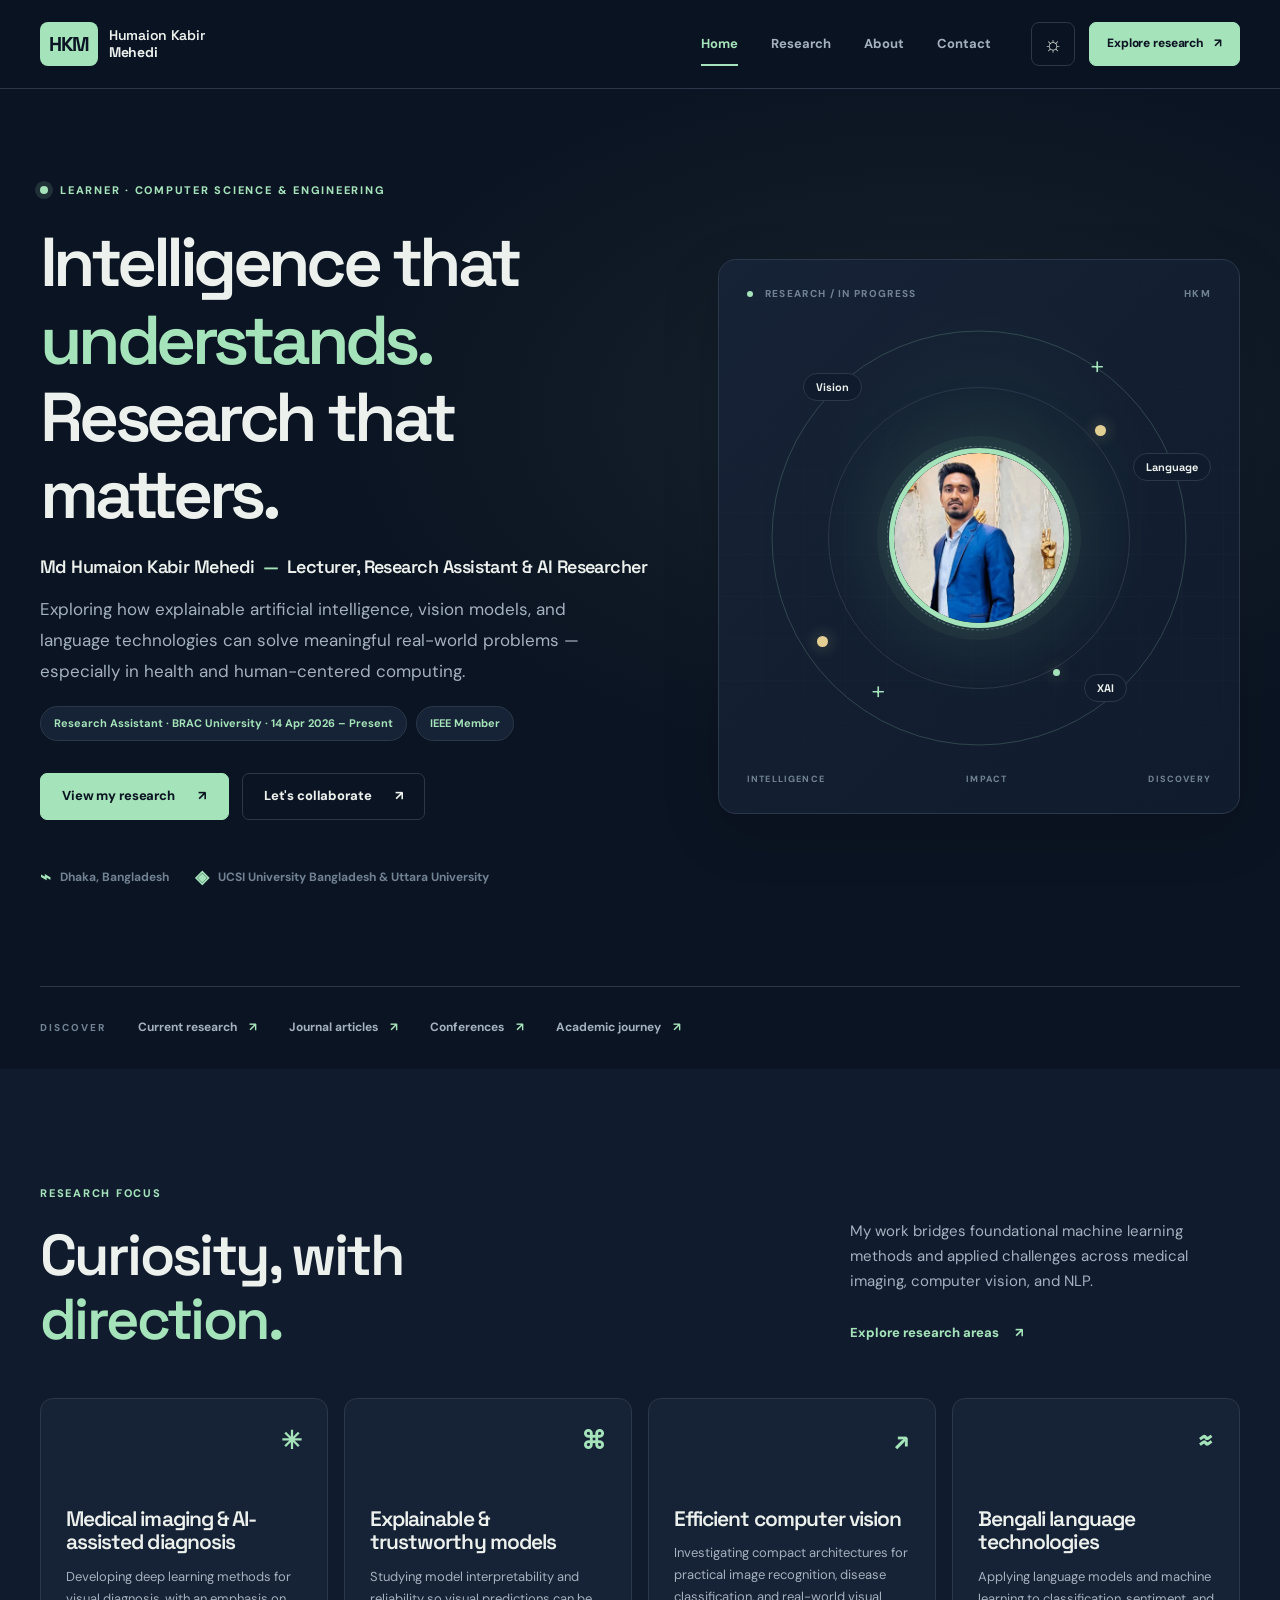
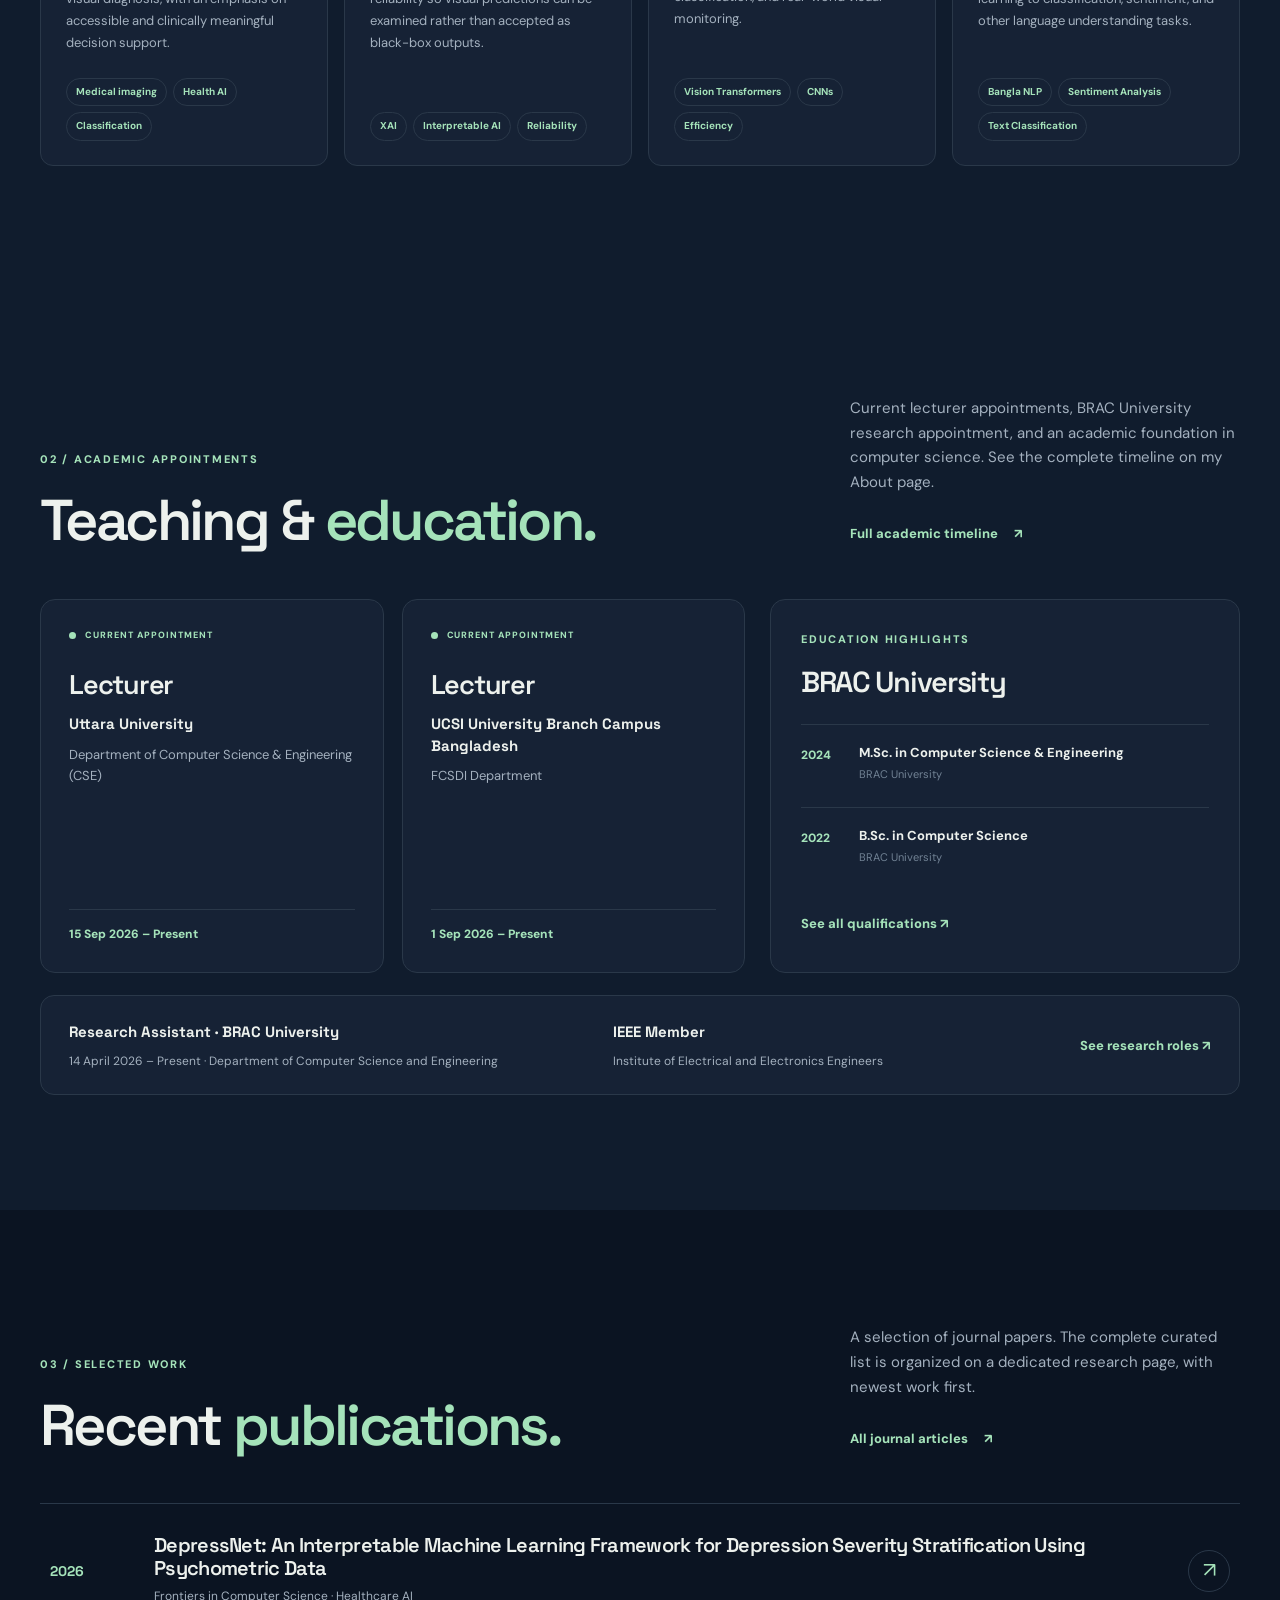
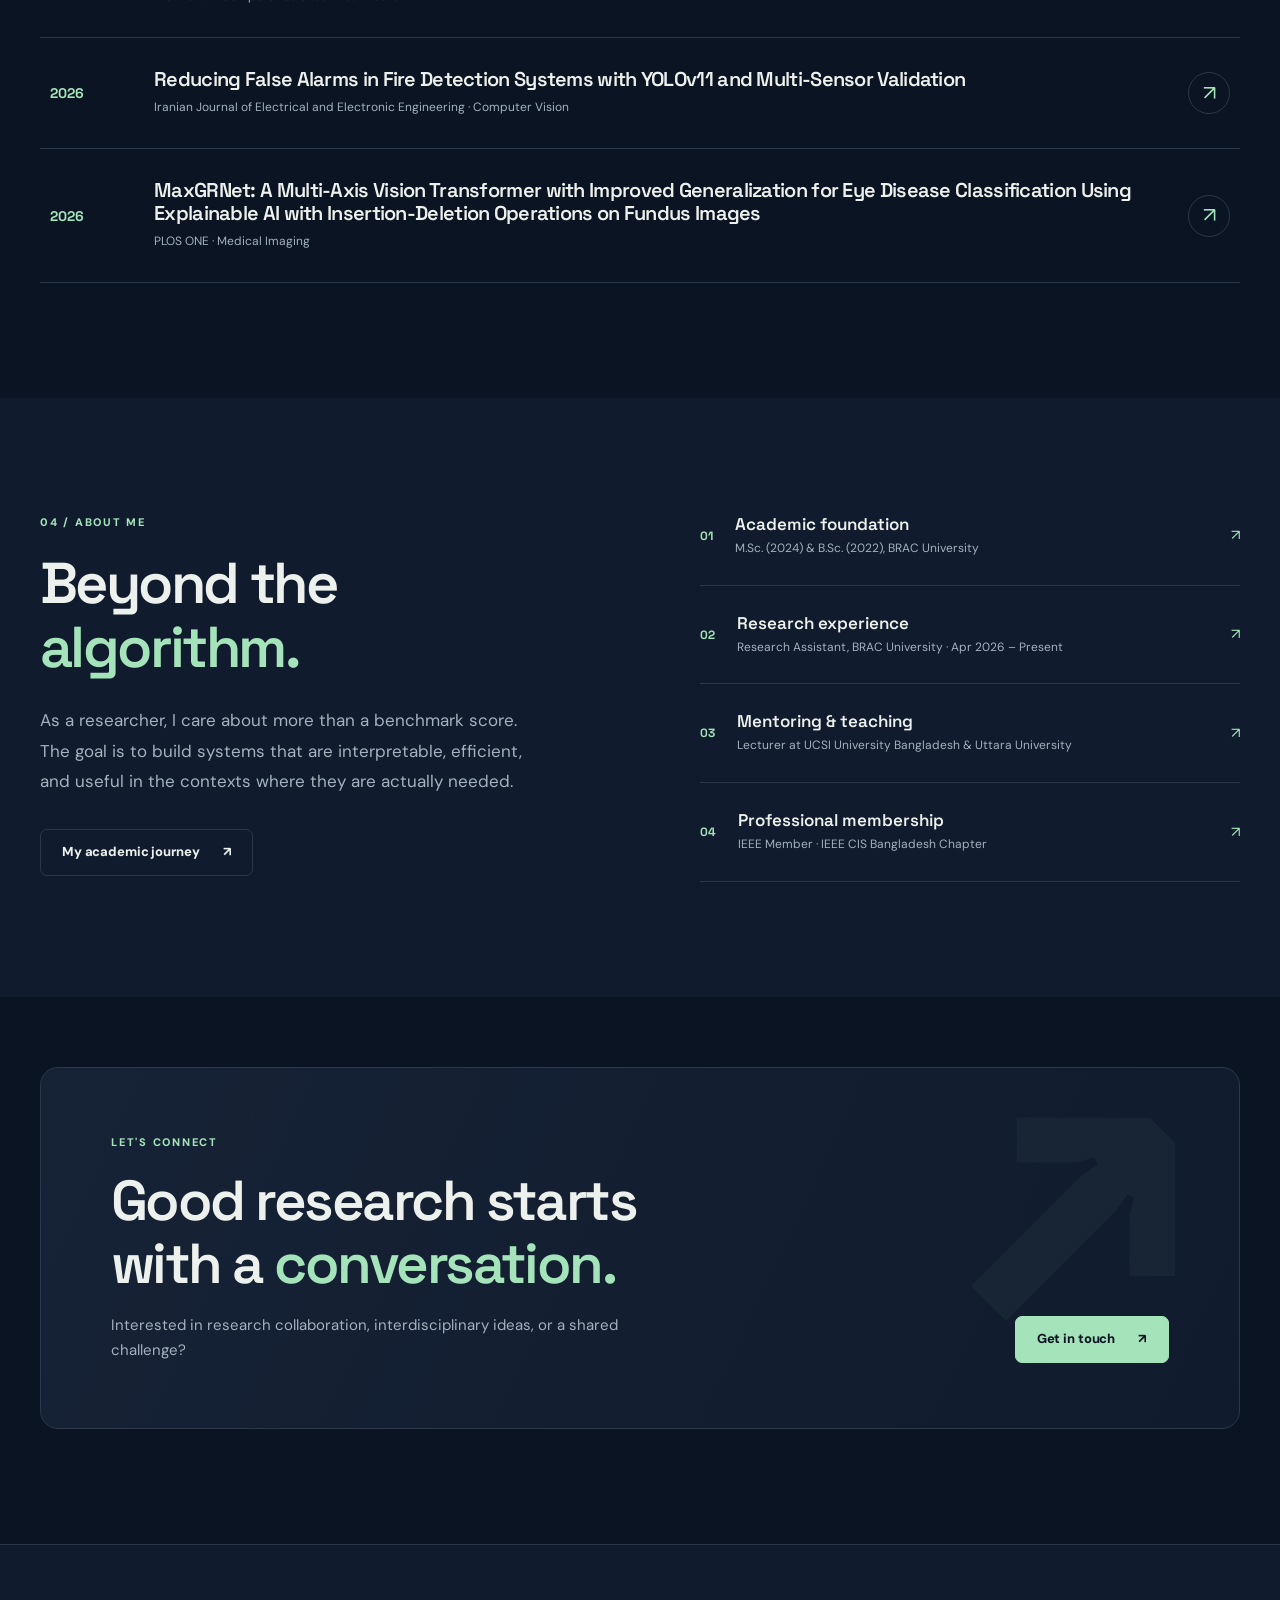
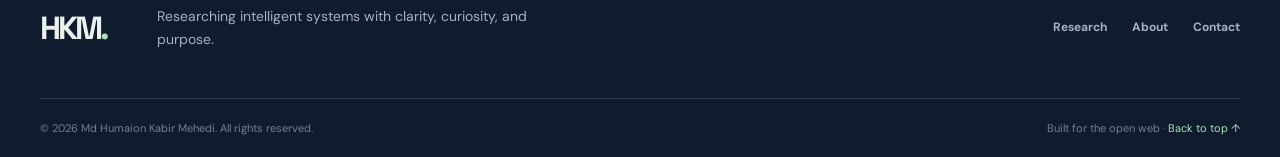
==== commit 583ff7cf: "Add files via upload" ====
--- a/index.html
+++ b/index.html
@@ -22,7 +22,7 @@
 <div class="site-shell">
   <header class="site-header" id="site-header">
     <div class="container nav-container">
-      <a href="index.html" class="brand" aria-label="Md Humaion Kabir Mehedi home"><span class="brand-symbol">HKM</span><span class="brand-text">Humaion Kabir <strong>Mehedi</strong><small>RESEARCH PORTFOLIO</small></span></a>
+      <a href="index.html" class="brand" aria-label="Md Humaion Kabir Mehedi home"><span class="brand-symbol">HKM</span><span class="brand-text">Humaion Kabir <strong>Mehedi</strong></span></a>
       <nav class="desktop-nav" aria-label="Main navigation"><a href="index.html" data-nav="home">Home</a><a href="research.html" data-nav="research">Research</a><a href="about.html" data-nav="about">About</a><a href="contact.html" data-nav="contact">Contact</a></nav>
       <div class="nav-actions"><button class="theme-toggle icon-button" aria-label="Toggle light and dark theme" title="Toggle theme"><span class="theme-icon">☼</span></button><a href="research.html" class="button button-small button-primary nav-cta">Explore research <span aria-hidden="true">↗</span></a><button class="mobile-menu-toggle icon-button" aria-expanded="false" aria-controls="mobile-navigation" aria-label="Open navigation"><span class="hamburger"><i></i><i></i><i></i></span></button></div>
     </div>
@@ -32,7 +32,7 @@
     <section class="hero-section section-spacing">
       <div class="container hero-layout">
         <div class="hero-copy reveal">
-          <div class="eyebrow"><span class="eyebrow-dot"></span> RESEARCHER · COMPUTER SCIENCE & ENGINEERING</div>
+          <div class="eyebrow"><span class="eyebrow-dot"></span> LEARNER · COMPUTER SCIENCE & ENGINEERING</div>
           <h1>Intelligence that <span class="text-gradient">understands.</span><br>Research that <em>matters.</em></h1>
           <p class="hero-name">Md Humaion Kabir Mehedi <span class="dash">—</span> Lecturer, Research Assistant &amp; AI Researcher</p>
           <p class="hero-description">Exploring how explainable artificial intelligence, vision models, and language technologies can solve meaningful real-world problems — especially in health and human-centered computing.</p>
@@ -41,16 +41,16 @@
           <div class="hero-meta"><span><span class="mini-icon">⌁</span> Dhaka, Bangladesh</span><span><span class="mini-icon">◈</span> UCSI University Bangladesh &amp; Uttara University</span></div>
         </div>
         <div class="hero-visual reveal" aria-label="Research themes surrounding my profile image">
-          <div class="visual-topline"><span><span class="live-indicator"></span> RESEARCH / IN PROGRESS</span><span>HKM — 01/04</span></div>
+          <div class="visual-topline"><span><span class="live-indicator"></span> RESEARCH / IN PROGRESS</span><span>HKM</span></div>
           <div class="orbital-wrap"><div class="orbit orbit-one"></div><div class="orbit orbit-two"></div><div class="orbit orbit-three"></div><div class="orbital-core"><img class="profile-photo profile-photo-home" data-profile-photo src="assets/img/profile.webp" alt="Profile image of Md Humaion Kabir Mehedi" width="200" height="200"></div><span class="orbit-point point-one"></span><span class="orbit-point point-two"></span><span class="orbit-point point-three"></span><span class="orbit-label label-one">Vision</span><span class="orbit-label label-two">Language</span><span class="orbit-label label-three">XAI</span><span class="orbit-cross cross-one">+</span><span class="orbit-cross cross-two">+</span></div>
-          <div class="visual-bottomline"><span>01 /  INTELLIGENCE</span><span>02 /  IMPACT</span><span>03 /  DISCOVERY</span></div>
+          <div class="visual-bottomline"><span>INTELLIGENCE</span><span>IMPACT</span><span>DISCOVERY</span></div>
         </div>
       </div>
       <div class="container"><div class="hero-quicklinks"><span class="small-label">DISCOVER</span><a href="research.html#current-research">Current research <span>↗</span></a><a href="research.html#journals">Journal articles <span>↗</span></a><a href="research.html#conferences">Conferences <span>↗</span></a><a href="about.html">Academic journey <span>↗</span></a></div></div>
     </section>
     <section class="section-spacing section-alt" id="focus">
       <div class="container">
-        <div class="section-heading reveal"><div><div class="section-kicker">01 / RESEARCH FOCUS</div><h2>Curiosity, with<br><span class="text-gradient">direction.</span></h2></div><div class="section-heading-side"><p>My work bridges foundational machine learning methods and applied challenges across medical imaging, computer vision, and NLP.</p><a class="text-link" href="research.html#current-research">Explore research areas <span>↗</span></a></div></div>
+        <div class="section-heading reveal"><div><div class="section-kicker">RESEARCH FOCUS</div><h2>Curiosity, with<br><span class="text-gradient">direction.</span></h2></div><div class="section-heading-side"><p>My work bridges foundational machine learning methods and applied challenges across medical imaging, computer vision, and NLP.</p><a class="text-link" href="research.html#current-research">Explore research areas <span>↗</span></a></div></div>
         <div class="focus-grid" id="home-focus-grid"></div>
       </div>
     </section>
--- a/assets/css/style.css
+++ b/assets/css/style.css
@@ -304,3 +304,12 @@
   *,*::before,*::after{scroll-behavior:auto!important;animation-duration:.01ms!important;transition-duration:.01ms!important}
 }
 @media(max-width:600px){.publication-arrow{width:33px;height:33px;font-size:19px}}
+
+/* Editorial cleanup: unnumbered section labels and clean publication metadata. */
+.brand-text{justify-content:center}
+.research-index a{justify-content:center;min-height:82px;padding-right:40px}
+.research-index a b{top:50%;transform:translateY(-50%)}
+.focus-top{justify-content:flex-end}
+.publication-authors{font-size:12px;line-height:1.65;color:var(--sub);margin:1px 0 11px}
+.publication-citation{font-size:11px;line-height:1.65;color:var(--muted);margin-top:11px}
+@media(max-width:560px){.research-index a{min-height:68px}}
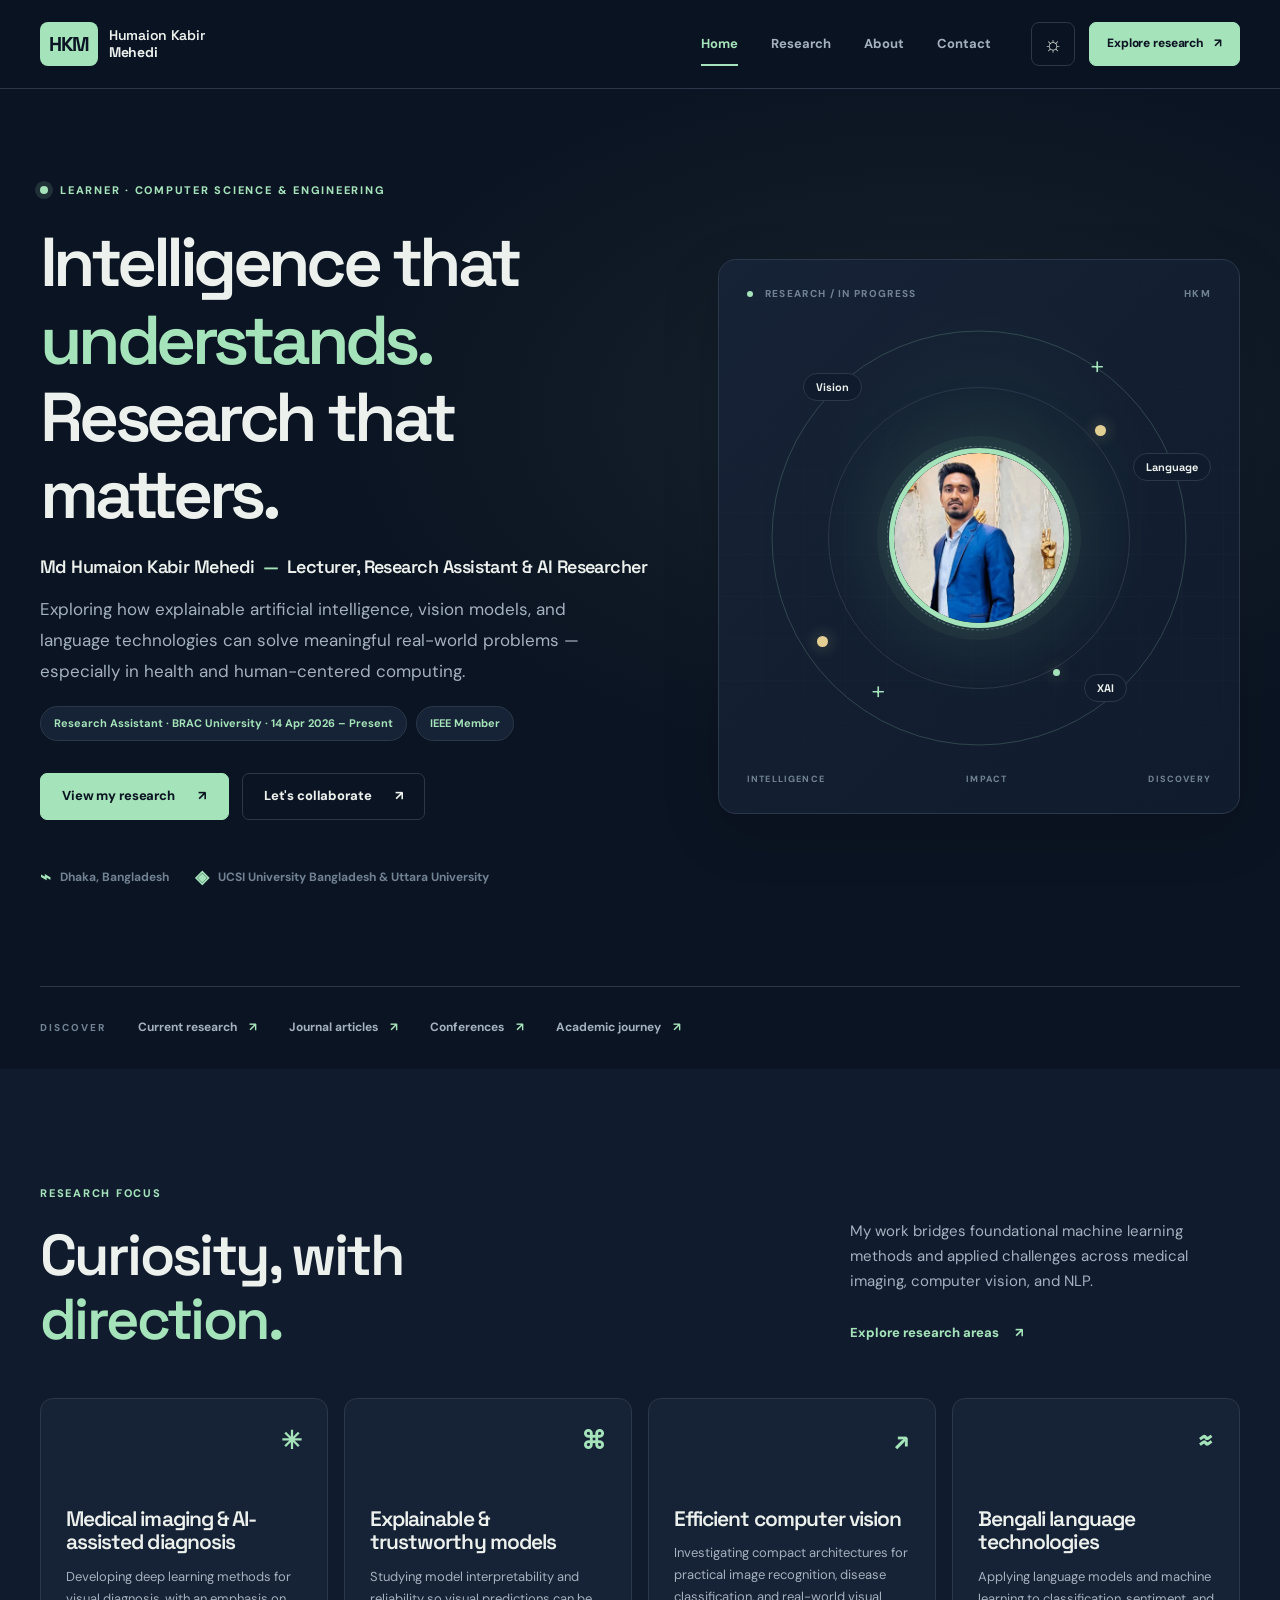
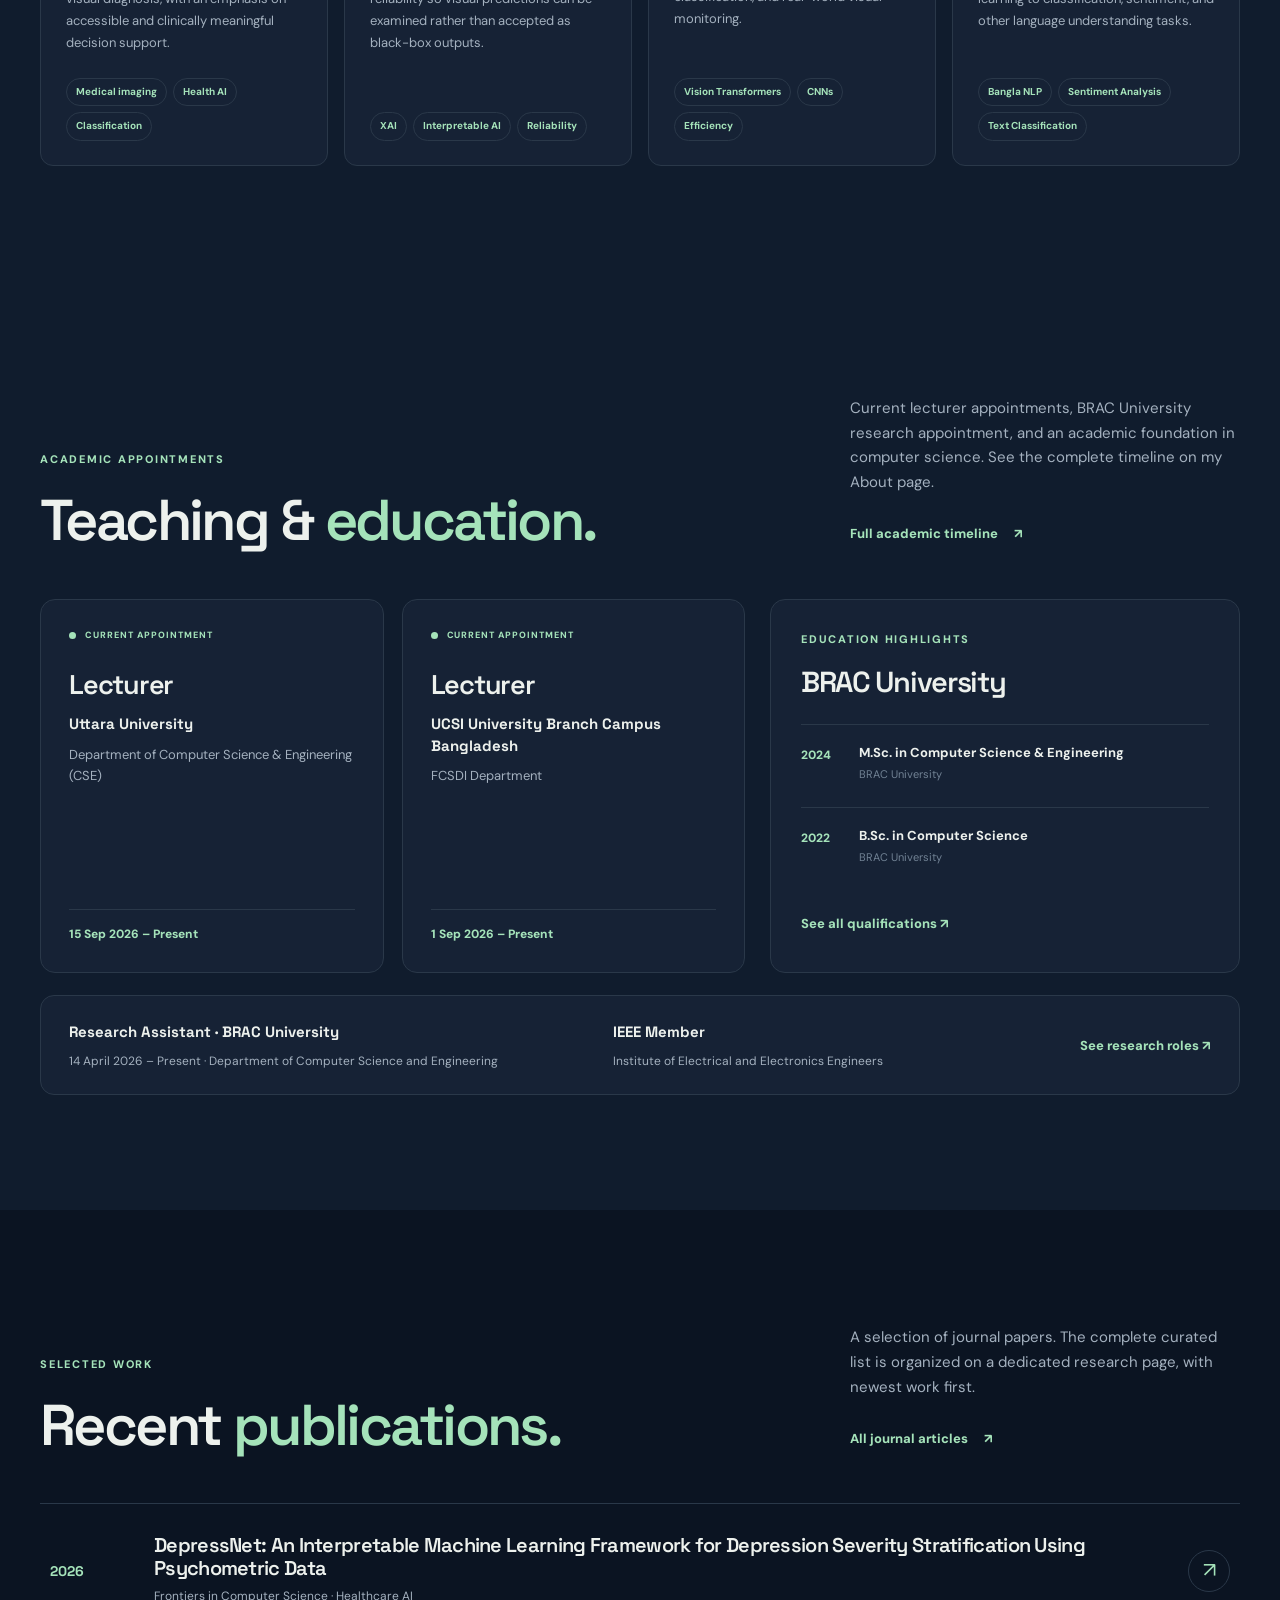
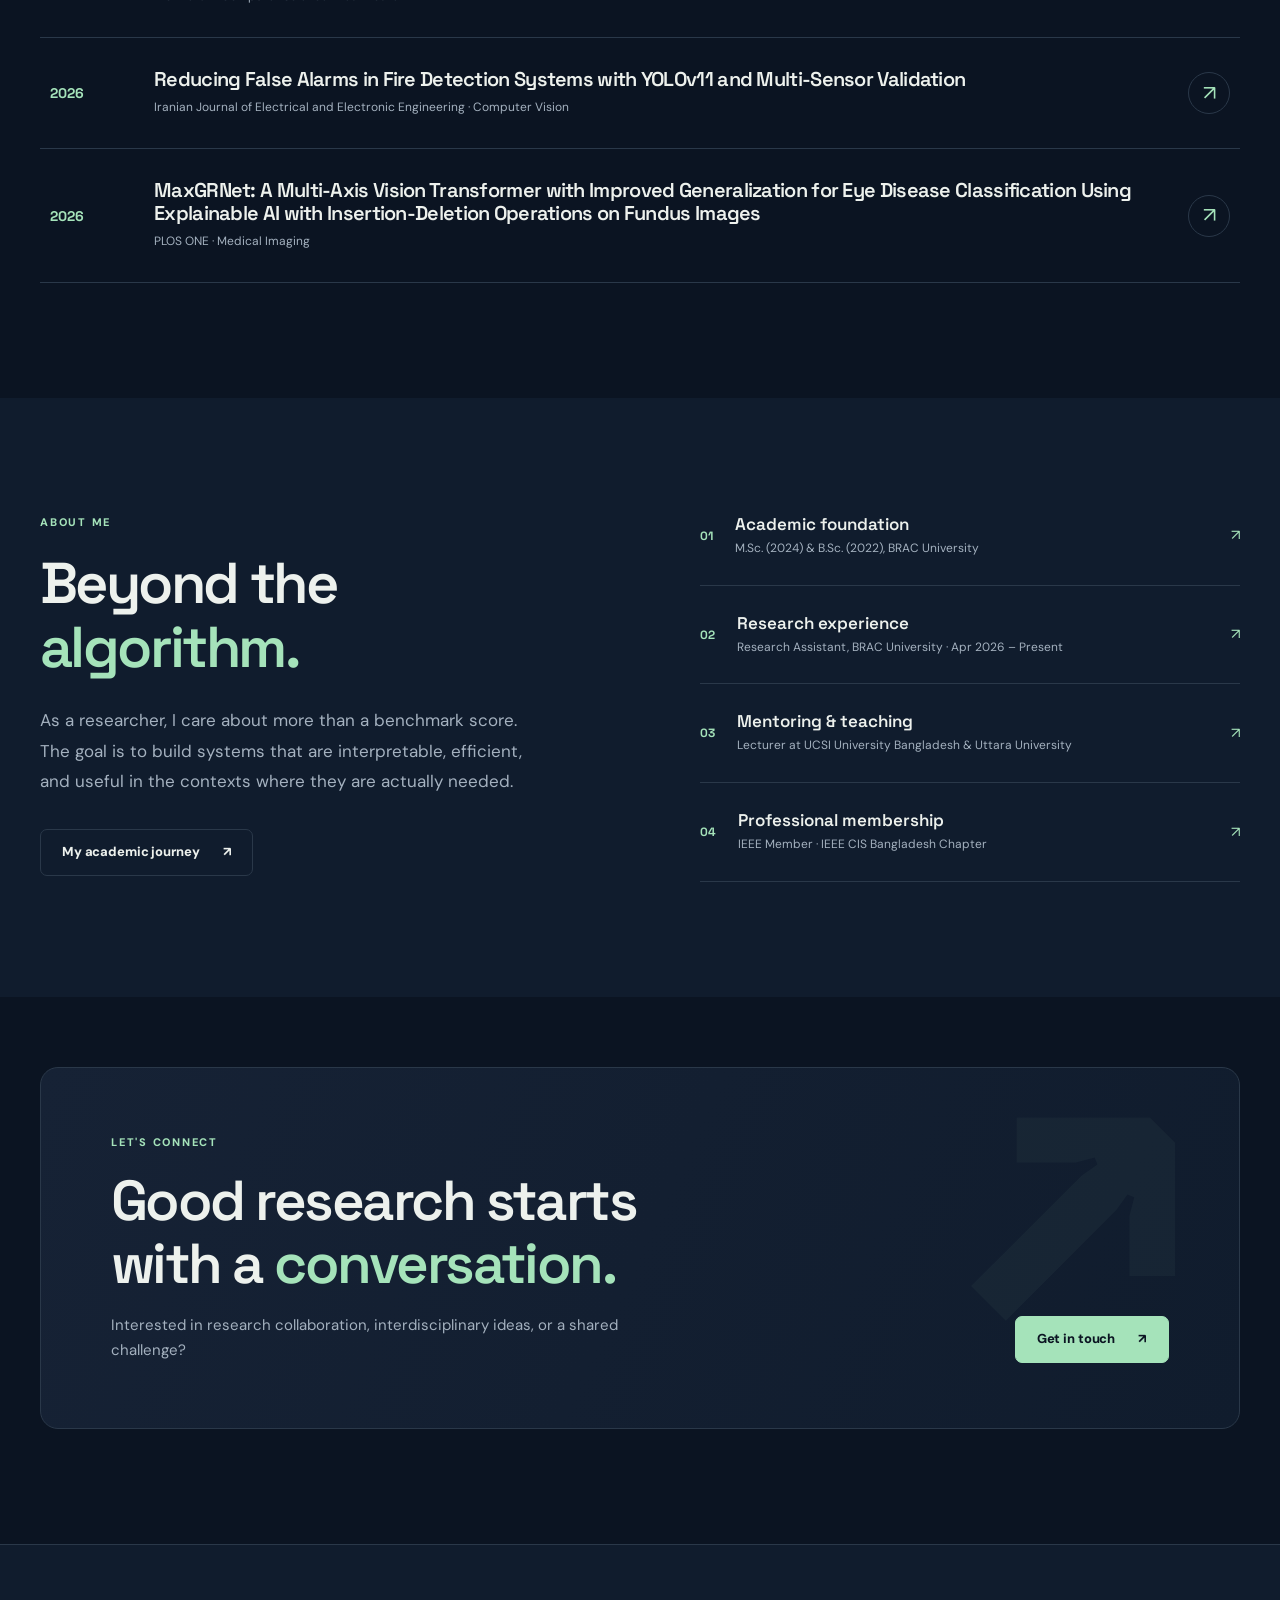
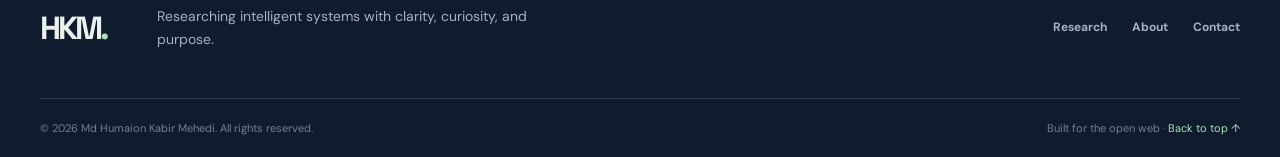
==== commit 06d0a738: "Add files via upload" ====
--- a/index.html
+++ b/index.html
@@ -56,19 +56,19 @@
     </section>
     <section class="section-spacing academic-section" id="academic-appointments">
       <div class="container">
-        <div class="section-heading reveal"><div><div class="section-kicker">02 / ACADEMIC APPOINTMENTS</div><h2>Teaching &amp; <span class="text-gradient">education.</span></h2></div><div class="section-heading-side"><p>Current lecturer appointments, BRAC University research appointment, and an academic foundation in computer science. See the complete timeline on my About page.</p><a class="text-link" href="about.html#teaching-experience">Full academic timeline <span>↗</span></a></div></div>
+        <div class="section-heading reveal"><div><div class="section-kicker">ACADEMIC APPOINTMENTS</div><h2>Teaching &amp; <span class="text-gradient">education.</span></h2></div><div class="section-heading-side"><p>Current lecturer appointments, BRAC University research appointment, and an academic foundation in computer science. See the complete timeline on my About page.</p><a class="text-link" href="about.html#teaching-experience">Full academic timeline <span>↗</span></a></div></div>
         <div class="academic-grid"><div class="appointment-grid" id="home-appointments" aria-label="Current teaching appointments"></div><aside class="credential-panel"><div class="section-kicker">EDUCATION HIGHLIGHTS</div><h3>BRAC University</h3><div id="home-education-summary"></div><a href="about.html#education" class="text-link">See all qualifications ↗</a></aside></div>
         <div class="research-role-strip"><div><strong>Research Assistant · BRAC University</strong><span>14 April 2026 – Present · Department of Computer Science and Engineering</span></div><div><strong>IEEE Member</strong><span>Institute of Electrical and Electronics Engineers</span></div><a href="about.html#research-experience" class="text-link">See research roles ↗</a></div>
       </div>
     </section>
     <section class="section-spacing" id="featured-work">
       <div class="container">
-        <div class="section-heading reveal"><div><div class="section-kicker">03 / SELECTED WORK</div><h2>Recent <span class="text-gradient">publications.</span></h2></div><div class="section-heading-side"><p>A selection of journal papers. The complete curated list is organized on a dedicated research page, with newest work first.</p><a class="text-link" href="research.html#journals">All journal articles <span>↗</span></a></div></div>
+        <div class="section-heading reveal"><div><div class="section-kicker">SELECTED WORK</div><h2>Recent <span class="text-gradient">publications.</span></h2></div><div class="section-heading-side"><p>A selection of journal papers. The complete curated list is organized on a dedicated research page, with newest work first.</p><a class="text-link" href="research.html#journals">All journal articles <span>↗</span></a></div></div>
         <div class="featured-publications" id="home-featured-publications"></div>
       </div>
     </section>
     <section class="section-spacing section-alt">
-      <div class="container about-preview-grid"><div class="about-quote reveal"><div class="section-kicker">04 / ABOUT ME</div><h2>Beyond the <span class="text-gradient">algorithm.</span></h2><p>As a researcher, I care about more than a benchmark score. The goal is to build systems that are interpretable, efficient, and useful in the contexts where they are actually needed.</p><a href="about.html" class="button button-outline">My academic journey <span>↗</span></a></div><div class="about-facts reveal"><div class="fact-row"><span class="fact-number">01</span><div><strong>Academic foundation</strong><span>M.Sc. (2024) &amp; B.Sc. (2022), BRAC University</span></div><span>↗</span></div><div class="fact-row"><span class="fact-number">02</span><div><strong>Research experience</strong><span>Research Assistant, BRAC University · Apr 2026 – Present</span></div><span>↗</span></div><div class="fact-row"><span class="fact-number">03</span><div><strong>Mentoring & teaching</strong><span>Lecturer at UCSI University Bangladesh &amp; Uttara University</span></div><span>↗</span></div><div class="fact-row"><span class="fact-number">04</span><div><strong>Professional membership</strong><span>IEEE Member · IEEE CIS Bangladesh Chapter</span></div><span>↗</span></div></div></div>
+      <div class="container about-preview-grid"><div class="about-quote reveal"><div class="section-kicker">ABOUT ME</div><h2>Beyond the <span class="text-gradient">algorithm.</span></h2><p>As a researcher, I care about more than a benchmark score. The goal is to build systems that are interpretable, efficient, and useful in the contexts where they are actually needed.</p><a href="about.html" class="button button-outline">My academic journey <span>↗</span></a></div><div class="about-facts reveal"><div class="fact-row"><span class="fact-number">01</span><div><strong>Academic foundation</strong><span>M.Sc. (2024) &amp; B.Sc. (2022), BRAC University</span></div><span>↗</span></div><div class="fact-row"><span class="fact-number">02</span><div><strong>Research experience</strong><span>Research Assistant, BRAC University · Apr 2026 – Present</span></div><span>↗</span></div><div class="fact-row"><span class="fact-number">03</span><div><strong>Mentoring & teaching</strong><span>Lecturer at UCSI University Bangladesh &amp; Uttara University</span></div><span>↗</span></div><div class="fact-row"><span class="fact-number">04</span><div><strong>Professional membership</strong><span>IEEE Member · IEEE CIS Bangladesh Chapter</span></div><span>↗</span></div></div></div>
     </section>
     <section class="section-spacing cta-section"><div class="container"><div class="big-cta"><div><div class="section-kicker">LET'S CONNECT</div><h2>Good research starts<br>with a <span class="text-gradient">conversation.</span></h2><p>Interested in research collaboration, interdisciplinary ideas, or a shared challenge?</p></div><a class="button button-primary" href="contact.html">Get in touch <span aria-hidden="true">↗</span></a><span class="cta-decor">↗</span></div></div></section>
   </main>
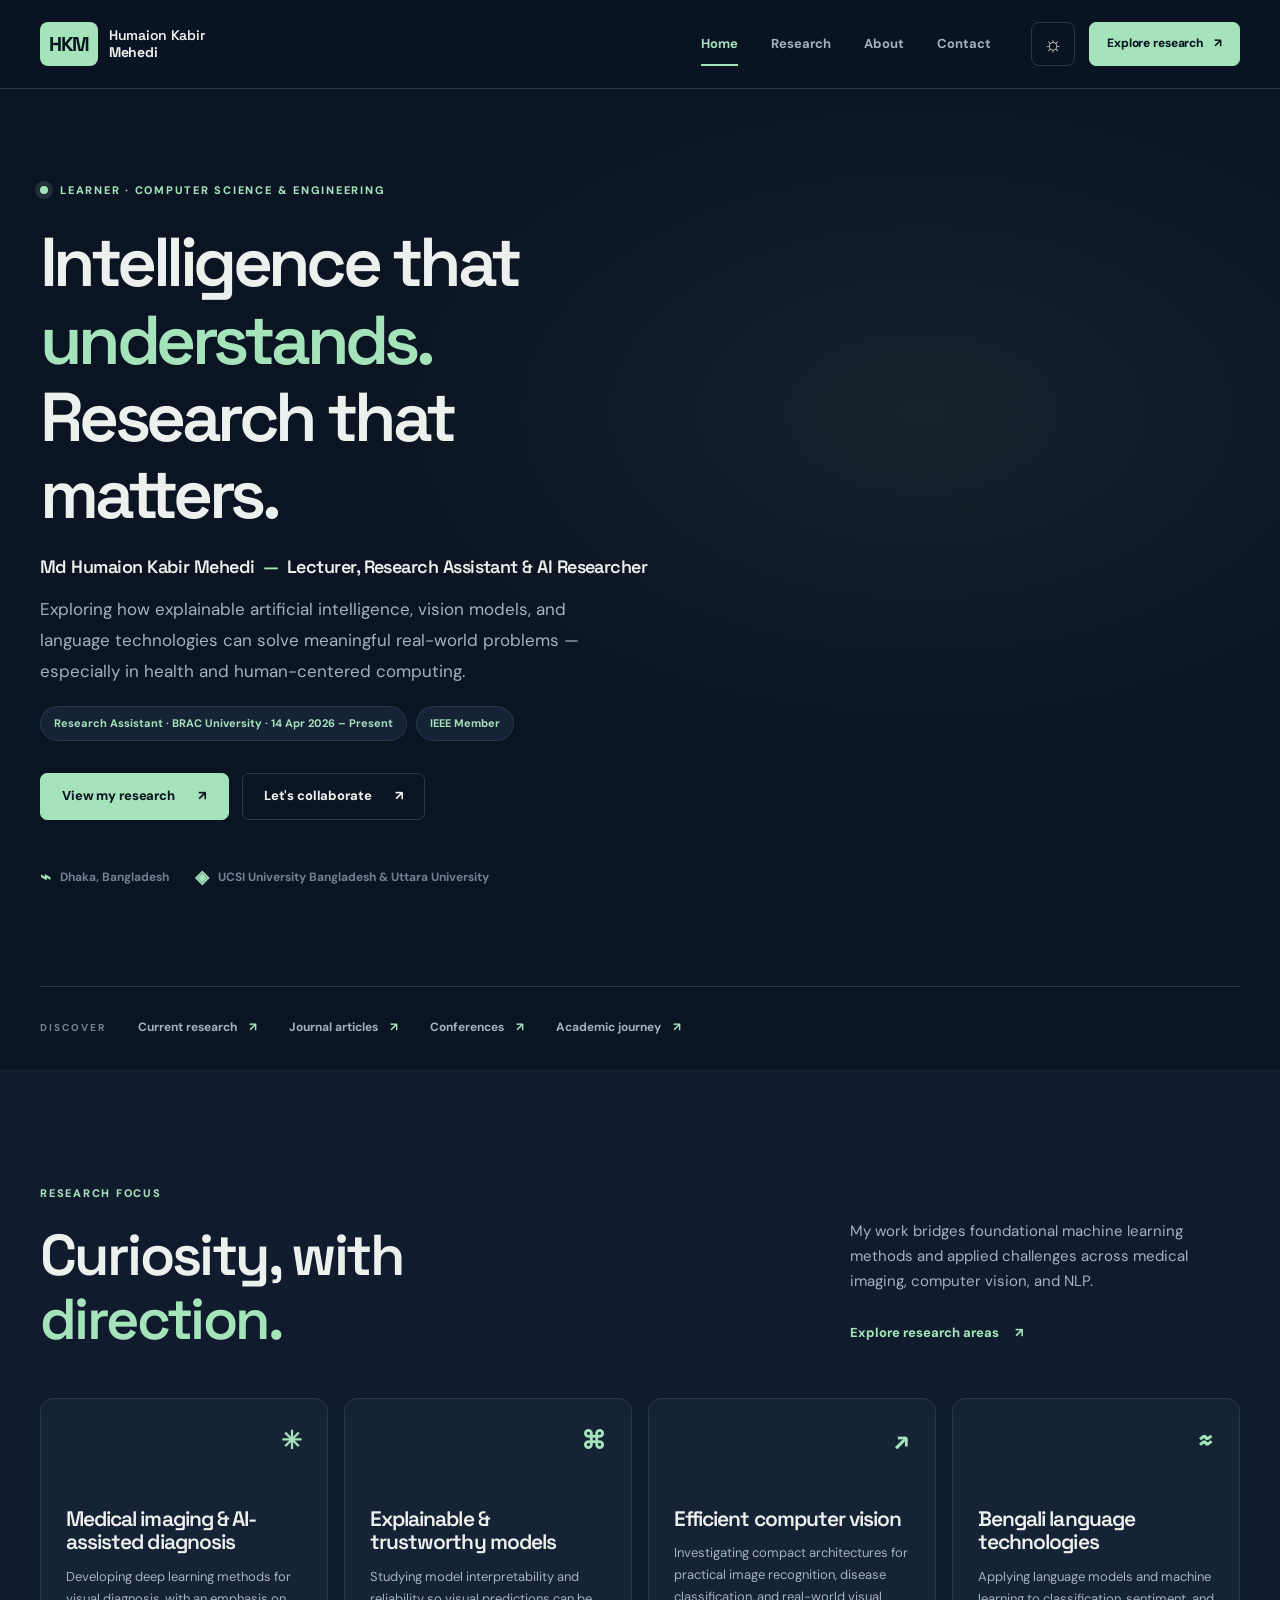
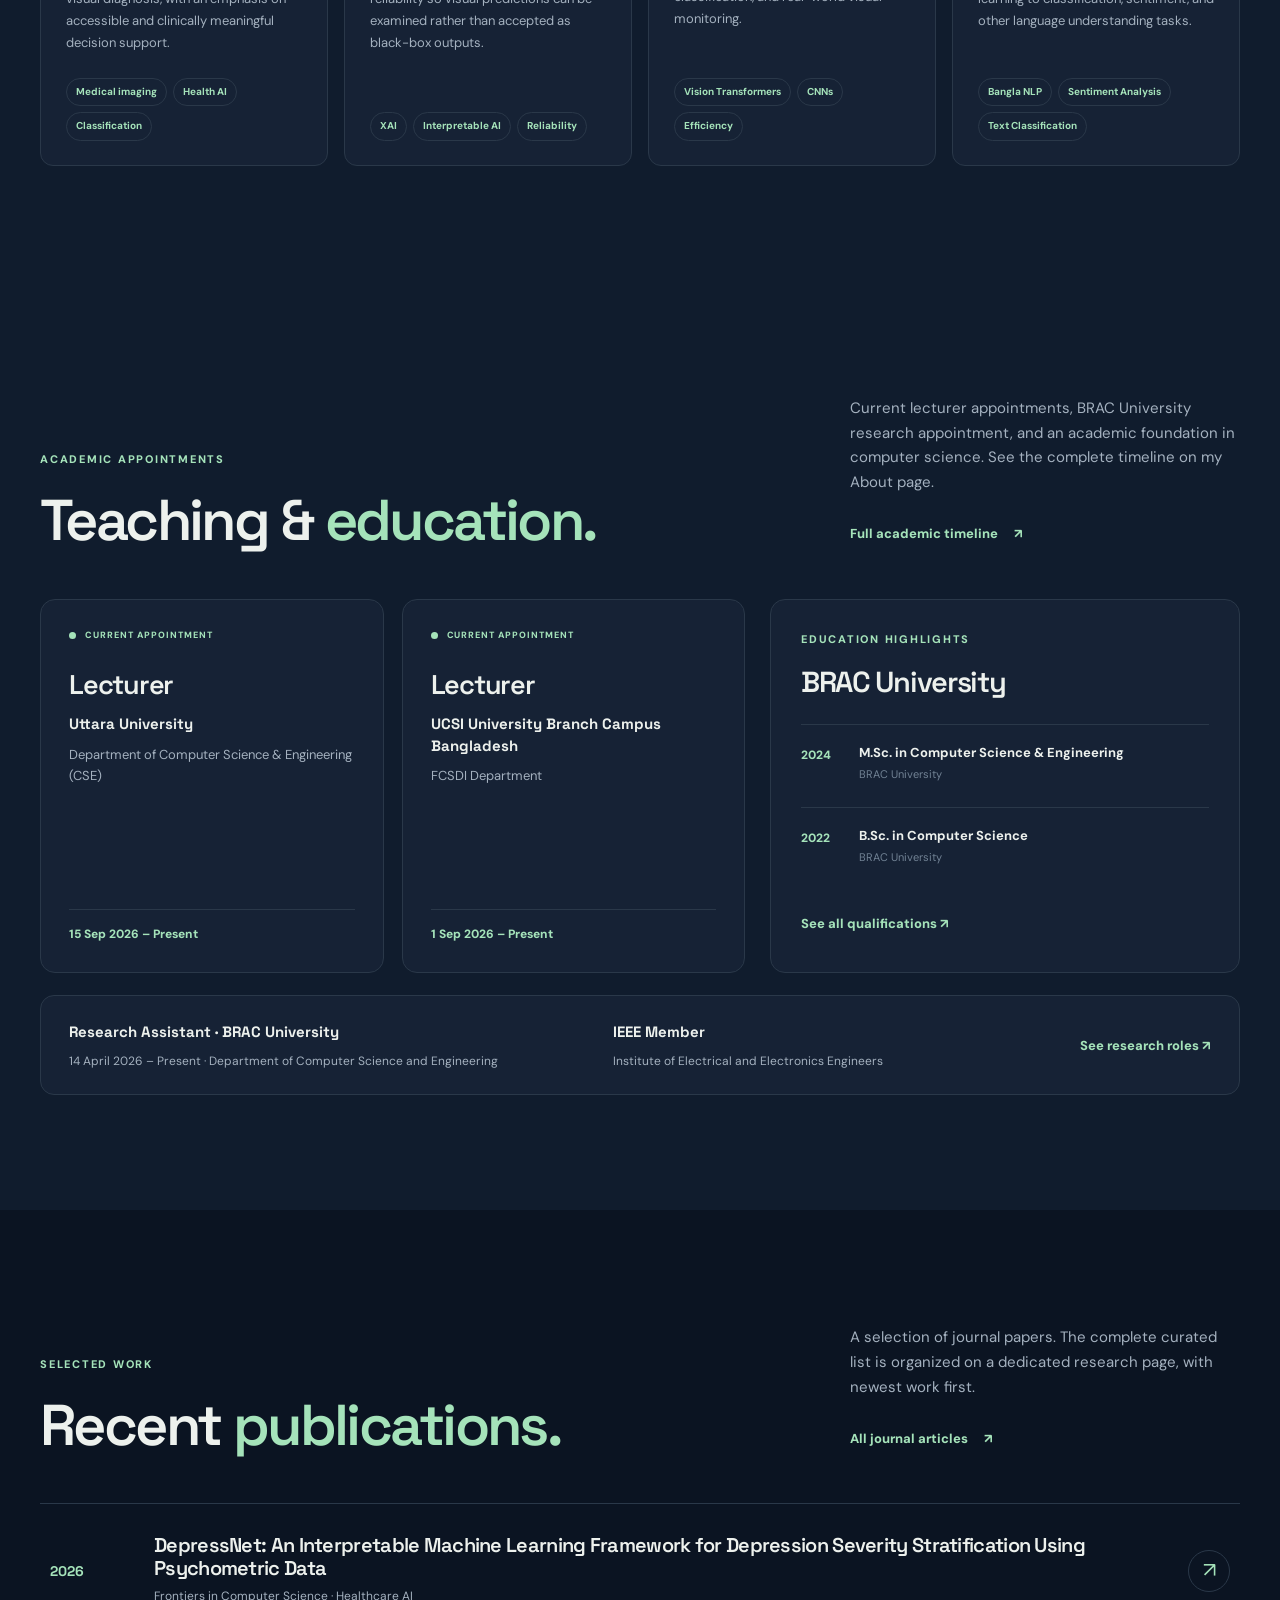
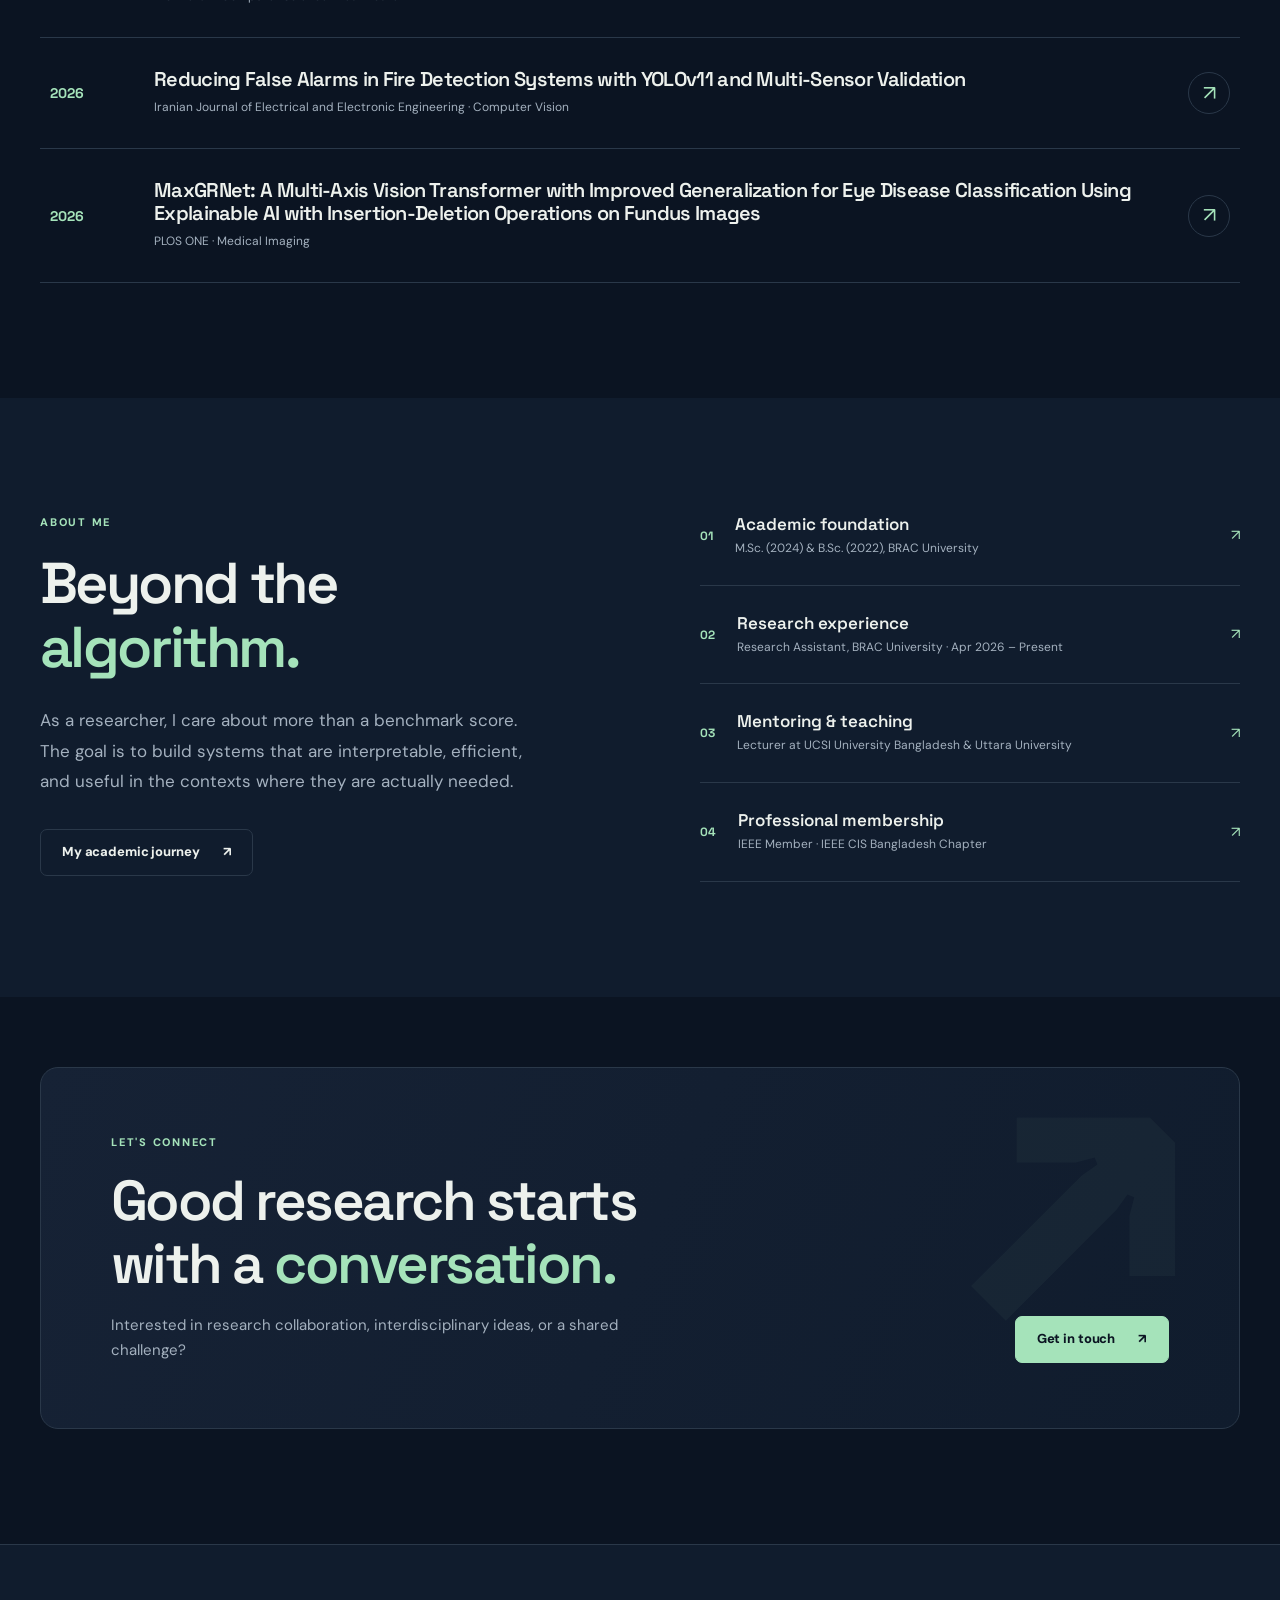
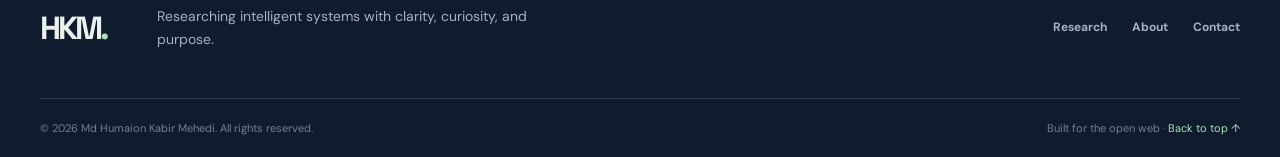
==== commit 1ea0a40a: "Add files via upload" ====
--- a/index.html
+++ b/index.html
@@ -1,77 +1,74 @@
 <!DOCTYPE html>
-<html lang="en" data-theme="dark">
+
+<html data-theme="dark" lang="en">
 <head>
-  <meta charset="utf-8">
-  <meta name="viewport" content="width=device-width,initial-scale=1">
-  <meta name="theme-color" content="#0c1423">
-  <meta name="description" content="Academic portfolio of Md Humaion Kabir Mehedi — AI researcher in computer vision, medical imaging, explainable AI, and natural language processing.">
-  <meta property="og:title" content="Md Humaion Kabir Mehedi | AI Researcher">
-  <meta property="og:description" content="Research, publications, academic experience and collaborations in computer vision and NLP.">
-  <meta property="og:type" content="website">
-  <title>HKM | Md Humaion Kabir Mehedi — AI Researcher</title>
-  <meta name="application-name" content="HKM Academic Portfolio"><link rel="icon" href="assets/img/favicon.svg" type="image/svg+xml">
-  <link rel="preconnect" href="https://fonts.googleapis.com">
-  <link rel="preconnect" href="https://fonts.gstatic.com" crossorigin>
-  <link href="https://fonts.googleapis.com/css2?family=DM+Sans:wght@400;500;600;700;800&family=Space+Grotesk:wght@400;500;600;700&display=swap" rel="stylesheet">
-  <link rel="stylesheet" href="assets/css/style.css">
-  <script>try{document.documentElement.dataset.theme=localStorage.getItem('hkm-theme')||'dark'}catch(e){}</script>
-  <script defer src="assets/js/data.js"></script><script defer src="assets/js/app.js"></script>
+<meta charset="utf-8"/>
+<meta content="width=device-width,initial-scale=1" name="viewport"/>
+<meta content="#0c1423" name="theme-color"/>
+<meta content="Academic portfolio of Md Humaion Kabir Mehedi — AI researcher in computer vision, medical imaging, explainable AI, and natural language processing." name="description"/>
+<meta content="Md Humaion Kabir Mehedi | AI Researcher" property="og:title"/>
+<meta content="Research, publications, academic experience and collaborations in computer vision and NLP." property="og:description"/>
+<meta content="website" property="og:type"/>
+<title>HKM | Md Humaion Kabir Mehedi — AI Researcher</title>
+<meta content="HKM Academic Portfolio" name="application-name"/><link href="assets/img/favicon.svg" rel="icon" type="image/svg+xml"/>
+<link href="https://fonts.googleapis.com" rel="preconnect"/>
+<link crossorigin="" href="https://fonts.gstatic.com" rel="preconnect"/>
+<link href="https://fonts.googleapis.com/css2?family=DM+Sans:wght@400;500;600;700;800&amp;family=Space+Grotesk:wght@400;500;600;700&amp;display=swap" rel="stylesheet"/>
+<link href="assets/css/style.css" rel="stylesheet"/>
+<script>try{document.documentElement.dataset.theme=localStorage.getItem('hkm-theme')||'dark'}catch(e){}</script>
+<script defer="" src="assets/js/data.js"></script><script defer="" src="assets/js/app.js"></script>
 </head>
 <body data-page="home">
 <a class="skip-link" href="#main">Skip to content</a>
 <div class="site-shell">
-  <header class="site-header" id="site-header">
-    <div class="container nav-container">
-      <a href="index.html" class="brand" aria-label="Md Humaion Kabir Mehedi home"><span class="brand-symbol">HKM</span><span class="brand-text">Humaion Kabir <strong>Mehedi</strong></span></a>
-      <nav class="desktop-nav" aria-label="Main navigation"><a href="index.html" data-nav="home">Home</a><a href="research.html" data-nav="research">Research</a><a href="about.html" data-nav="about">About</a><a href="contact.html" data-nav="contact">Contact</a></nav>
-      <div class="nav-actions"><button class="theme-toggle icon-button" aria-label="Toggle light and dark theme" title="Toggle theme"><span class="theme-icon">☼</span></button><a href="research.html" class="button button-small button-primary nav-cta">Explore research <span aria-hidden="true">↗</span></a><button class="mobile-menu-toggle icon-button" aria-expanded="false" aria-controls="mobile-navigation" aria-label="Open navigation"><span class="hamburger"><i></i><i></i><i></i></span></button></div>
-    </div>
-    <nav id="mobile-navigation" class="mobile-nav" aria-label="Mobile navigation" hidden><a href="index.html" data-nav="home">Home</a><a href="research.html" data-nav="research">Research</a><a href="about.html" data-nav="about">About</a><a href="contact.html" data-nav="contact">Contact</a></nav>
-  </header>
-  <main id="main">
-    <section class="hero-section section-spacing">
-      <div class="container hero-layout">
-        <div class="hero-copy reveal">
-          <div class="eyebrow"><span class="eyebrow-dot"></span> LEARNER · COMPUTER SCIENCE & ENGINEERING</div>
-          <h1>Intelligence that <span class="text-gradient">understands.</span><br>Research that <em>matters.</em></h1>
-          <p class="hero-name">Md Humaion Kabir Mehedi <span class="dash">—</span> Lecturer, Research Assistant &amp; AI Researcher</p>
-          <p class="hero-description">Exploring how explainable artificial intelligence, vision models, and language technologies can solve meaningful real-world problems — especially in health and human-centered computing.</p>
-          <div class="hero-affiliations" aria-label="Academic roles and membership"><span>Research Assistant · BRAC University · 14 Apr 2026 – Present</span><span>IEEE Member</span></div>
-          <div class="hero-buttons"><a class="button button-primary" href="research.html">View my research <span aria-hidden="true">↗</span></a><a class="button button-outline" href="contact.html">Let's collaborate <span aria-hidden="true">↗</span></a></div>
-          <div class="hero-meta"><span><span class="mini-icon">⌁</span> Dhaka, Bangladesh</span><span><span class="mini-icon">◈</span> UCSI University Bangladesh &amp; Uttara University</span></div>
-        </div>
-        <div class="hero-visual reveal" aria-label="Research themes surrounding my profile image">
-          <div class="visual-topline"><span><span class="live-indicator"></span> RESEARCH / IN PROGRESS</span><span>HKM</span></div>
-          <div class="orbital-wrap"><div class="orbit orbit-one"></div><div class="orbit orbit-two"></div><div class="orbit orbit-three"></div><div class="orbital-core"><img class="profile-photo profile-photo-home" data-profile-photo src="assets/img/profile.webp" alt="Profile image of Md Humaion Kabir Mehedi" width="200" height="200"></div><span class="orbit-point point-one"></span><span class="orbit-point point-two"></span><span class="orbit-point point-three"></span><span class="orbit-label label-one">Vision</span><span class="orbit-label label-two">Language</span><span class="orbit-label label-three">XAI</span><span class="orbit-cross cross-one">+</span><span class="orbit-cross cross-two">+</span></div>
-          <div class="visual-bottomline"><span>INTELLIGENCE</span><span>IMPACT</span><span>DISCOVERY</span></div>
-        </div>
-      </div>
-      <div class="container"><div class="hero-quicklinks"><span class="small-label">DISCOVER</span><a href="research.html#current-research">Current research <span>↗</span></a><a href="research.html#journals">Journal articles <span>↗</span></a><a href="research.html#conferences">Conferences <span>↗</span></a><a href="about.html">Academic journey <span>↗</span></a></div></div>
-    </section>
-    <section class="section-spacing section-alt" id="focus">
-      <div class="container">
-        <div class="section-heading reveal"><div><div class="section-kicker">RESEARCH FOCUS</div><h2>Curiosity, with<br><span class="text-gradient">direction.</span></h2></div><div class="section-heading-side"><p>My work bridges foundational machine learning methods and applied challenges across medical imaging, computer vision, and NLP.</p><a class="text-link" href="research.html#current-research">Explore research areas <span>↗</span></a></div></div>
-        <div class="focus-grid" id="home-focus-grid"></div>
-      </div>
-    </section>
-    <section class="section-spacing academic-section" id="academic-appointments">
-      <div class="container">
-        <div class="section-heading reveal"><div><div class="section-kicker">ACADEMIC APPOINTMENTS</div><h2>Teaching &amp; <span class="text-gradient">education.</span></h2></div><div class="section-heading-side"><p>Current lecturer appointments, BRAC University research appointment, and an academic foundation in computer science. See the complete timeline on my About page.</p><a class="text-link" href="about.html#teaching-experience">Full academic timeline <span>↗</span></a></div></div>
-        <div class="academic-grid"><div class="appointment-grid" id="home-appointments" aria-label="Current teaching appointments"></div><aside class="credential-panel"><div class="section-kicker">EDUCATION HIGHLIGHTS</div><h3>BRAC University</h3><div id="home-education-summary"></div><a href="about.html#education" class="text-link">See all qualifications ↗</a></aside></div>
-        <div class="research-role-strip"><div><strong>Research Assistant · BRAC University</strong><span>14 April 2026 – Present · Department of Computer Science and Engineering</span></div><div><strong>IEEE Member</strong><span>Institute of Electrical and Electronics Engineers</span></div><a href="about.html#research-experience" class="text-link">See research roles ↗</a></div>
-      </div>
-    </section>
-    <section class="section-spacing" id="featured-work">
-      <div class="container">
-        <div class="section-heading reveal"><div><div class="section-kicker">SELECTED WORK</div><h2>Recent <span class="text-gradient">publications.</span></h2></div><div class="section-heading-side"><p>A selection of journal papers. The complete curated list is organized on a dedicated research page, with newest work first.</p><a class="text-link" href="research.html#journals">All journal articles <span>↗</span></a></div></div>
-        <div class="featured-publications" id="home-featured-publications"></div>
-      </div>
-    </section>
-    <section class="section-spacing section-alt">
-      <div class="container about-preview-grid"><div class="about-quote reveal"><div class="section-kicker">ABOUT ME</div><h2>Beyond the <span class="text-gradient">algorithm.</span></h2><p>As a researcher, I care about more than a benchmark score. The goal is to build systems that are interpretable, efficient, and useful in the contexts where they are actually needed.</p><a href="about.html" class="button button-outline">My academic journey <span>↗</span></a></div><div class="about-facts reveal"><div class="fact-row"><span class="fact-number">01</span><div><strong>Academic foundation</strong><span>M.Sc. (2024) &amp; B.Sc. (2022), BRAC University</span></div><span>↗</span></div><div class="fact-row"><span class="fact-number">02</span><div><strong>Research experience</strong><span>Research Assistant, BRAC University · Apr 2026 – Present</span></div><span>↗</span></div><div class="fact-row"><span class="fact-number">03</span><div><strong>Mentoring & teaching</strong><span>Lecturer at UCSI University Bangladesh &amp; Uttara University</span></div><span>↗</span></div><div class="fact-row"><span class="fact-number">04</span><div><strong>Professional membership</strong><span>IEEE Member · IEEE CIS Bangladesh Chapter</span></div><span>↗</span></div></div></div>
-    </section>
-    <section class="section-spacing cta-section"><div class="container"><div class="big-cta"><div><div class="section-kicker">LET'S CONNECT</div><h2>Good research starts<br>with a <span class="text-gradient">conversation.</span></h2><p>Interested in research collaboration, interdisciplinary ideas, or a shared challenge?</p></div><a class="button button-primary" href="contact.html">Get in touch <span aria-hidden="true">↗</span></a><span class="cta-decor">↗</span></div></div></section>
-  </main>
-  <footer class="site-footer"><div class="container footer-top"><a class="footer-brand" href="index.html">HKM<span>.</span></a><p>Researching intelligent systems with clarity, curiosity, and purpose.</p><div class="footer-links"><a href="research.html">Research</a><a href="about.html">About</a><a href="contact.html">Contact</a></div></div><div class="container footer-bottom"><span>© <span data-year></span> Md Humaion Kabir Mehedi. All rights reserved.</span><span>Built for the open web · <a href="#main">Back to top ↑</a></span></div></footer>
+<header class="site-header" id="site-header">
+<div class="container nav-container">
+<a aria-label="Md Humaion Kabir Mehedi home" class="brand" href="index.html"><span class="brand-symbol">HKM</span><span class="brand-text">Humaion Kabir <strong>Mehedi</strong></span></a>
+<nav aria-label="Main navigation" class="desktop-nav"><a data-nav="home" href="index.html">Home</a><a data-nav="research" href="research.html">Research</a><a data-nav="about" href="about.html">About</a><a data-nav="contact" href="contact.html">Contact</a></nav>
+<div class="nav-actions"><button aria-label="Toggle light and dark theme" class="theme-toggle icon-button" title="Toggle theme"><span class="theme-icon">☼</span></button><a class="button button-small button-primary nav-cta" href="research.html">Explore research <span aria-hidden="true">↗</span></a><button aria-controls="mobile-navigation" aria-expanded="false" aria-label="Open navigation" class="mobile-menu-toggle icon-button"><span class="hamburger"><i></i><i></i><i></i></span></button></div>
+</div>
+<nav aria-label="Mobile navigation" class="mobile-nav" hidden="" id="mobile-navigation"><a data-nav="home" href="index.html">Home</a><a data-nav="research" href="research.html">Research</a><a data-nav="about" href="about.html">About</a><a data-nav="contact" href="contact.html">Contact</a></nav>
+</header>
+<main id="main">
+<section class="hero-section section-spacing">
+<div class="container hero-layout hero-text-only">
+<div class="hero-copy reveal">
+<div class="eyebrow"><span class="eyebrow-dot"></span> LEARNER · COMPUTER SCIENCE &amp; ENGINEERING</div>
+<h1>Intelligence that <span class="text-gradient">understands.</span><br/>Research that <em>matters.</em></h1>
+<p class="hero-name">Md Humaion Kabir Mehedi <span class="dash">—</span> Lecturer, Research Assistant &amp; AI Researcher</p>
+<p class="hero-description">Exploring how explainable artificial intelligence, vision models, and language technologies can solve meaningful real-world problems — especially in health and human-centered computing.</p>
+<div aria-label="Academic roles and membership" class="hero-affiliations"><span>Research Assistant · BRAC University · 14 Apr 2026 – Present</span><span>IEEE Member</span></div>
+<div class="hero-buttons"><a class="button button-primary" href="research.html">View my research <span aria-hidden="true">↗</span></a><a class="button button-outline" href="contact.html">Let's collaborate <span aria-hidden="true">↗</span></a></div>
+<div class="hero-meta"><span><span class="mini-icon">⌁</span> Dhaka, Bangladesh</span><span><span class="mini-icon">◈</span> UCSI University Bangladesh &amp; Uttara University</span></div>
+</div>
+
+</div>
+<div class="container"><div class="hero-quicklinks"><span class="small-label">DISCOVER</span><a href="research.html#current-research">Current research <span>↗</span></a><a href="research.html#journals">Journal articles <span>↗</span></a><a href="research.html#conferences">Conferences <span>↗</span></a><a href="about.html">Academic journey <span>↗</span></a></div></div>
+</section>
+<section class="section-spacing section-alt" id="focus">
+<div class="container">
+<div class="section-heading reveal"><div><div class="section-kicker">RESEARCH FOCUS</div><h2>Curiosity, with<br/><span class="text-gradient">direction.</span></h2></div><div class="section-heading-side"><p>My work bridges foundational machine learning methods and applied challenges across medical imaging, computer vision, and NLP.</p><a class="text-link" href="research.html#current-research">Explore research areas <span>↗</span></a></div></div>
+<div class="focus-grid" id="home-focus-grid"></div>
+</div>
+</section>
+<section class="section-spacing academic-section" id="academic-appointments">
+<div class="container">
+<div class="section-heading reveal"><div><div class="section-kicker">ACADEMIC APPOINTMENTS</div><h2>Teaching &amp; <span class="text-gradient">education.</span></h2></div><div class="section-heading-side"><p>Current lecturer appointments, BRAC University research appointment, and an academic foundation in computer science. See the complete timeline on my About page.</p><a class="text-link" href="about.html#teaching-experience">Full academic timeline <span>↗</span></a></div></div>
+<div class="academic-grid"><div aria-label="Current teaching appointments" class="appointment-grid" id="home-appointments"></div><aside class="credential-panel"><div class="section-kicker">EDUCATION HIGHLIGHTS</div><h3>BRAC University</h3><div id="home-education-summary"></div><a class="text-link" href="about.html#education">See all qualifications ↗</a></aside></div>
+<div class="research-role-strip"><div><strong>Research Assistant · BRAC University</strong><span>14 April 2026 – Present · Department of Computer Science and Engineering</span></div><div><strong>IEEE Member</strong><span>Institute of Electrical and Electronics Engineers</span></div><a class="text-link" href="about.html#research-experience">See research roles ↗</a></div>
+</div>
+</section>
+<section class="section-spacing" id="featured-work">
+<div class="container">
+<div class="section-heading reveal"><div><div class="section-kicker">SELECTED WORK</div><h2>Recent <span class="text-gradient">publications.</span></h2></div><div class="section-heading-side"><p>A selection of journal papers. The complete curated list is organized on a dedicated research page, with newest work first.</p><a class="text-link" href="research.html#journals">All journal articles <span>↗</span></a></div></div>
+<div class="featured-publications" id="home-featured-publications"></div>
+</div>
+</section>
+<section class="section-spacing section-alt">
+<div class="container about-preview-grid"><div class="about-quote reveal"><div class="section-kicker">ABOUT ME</div><h2>Beyond the <span class="text-gradient">algorithm.</span></h2><p>As a researcher, I care about more than a benchmark score. The goal is to build systems that are interpretable, efficient, and useful in the contexts where they are actually needed.</p><a class="button button-outline" href="about.html">My academic journey <span>↗</span></a></div><div class="about-facts reveal"><div class="fact-row"><span class="fact-number">01</span><div><strong>Academic foundation</strong><span>M.Sc. (2024) &amp; B.Sc. (2022), BRAC University</span></div><span>↗</span></div><div class="fact-row"><span class="fact-number">02</span><div><strong>Research experience</strong><span>Research Assistant, BRAC University · Apr 2026 – Present</span></div><span>↗</span></div><div class="fact-row"><span class="fact-number">03</span><div><strong>Mentoring &amp; teaching</strong><span>Lecturer at UCSI University Bangladesh &amp; Uttara University</span></div><span>↗</span></div><div class="fact-row"><span class="fact-number">04</span><div><strong>Professional membership</strong><span>IEEE Member · IEEE CIS Bangladesh Chapter</span></div><span>↗</span></div></div></div>
+</section>
+<section class="section-spacing cta-section"><div class="container"><div class="big-cta"><div><div class="section-kicker">LET'S CONNECT</div><h2>Good research starts<br/>with a <span class="text-gradient">conversation.</span></h2><p>Interested in research collaboration, interdisciplinary ideas, or a shared challenge?</p></div><a class="button button-primary" href="contact.html">Get in touch <span aria-hidden="true">↗</span></a><span class="cta-decor">↗</span></div></div></section>
+</main>
+<footer class="site-footer"><div class="container footer-top"><a class="footer-brand" href="index.html">HKM<span>.</span></a><p>Researching intelligent systems with clarity, curiosity, and purpose.</p><div class="footer-links"><a href="research.html">Research</a><a href="about.html">About</a><a href="contact.html">Contact</a></div></div><div class="container footer-bottom"><span>© <span data-year=""></span> Md Humaion Kabir Mehedi. All rights reserved.</span><span>Built for the open web · <a href="#main">Back to top ↑</a></span></div></footer>
 </div>
 </body></html>
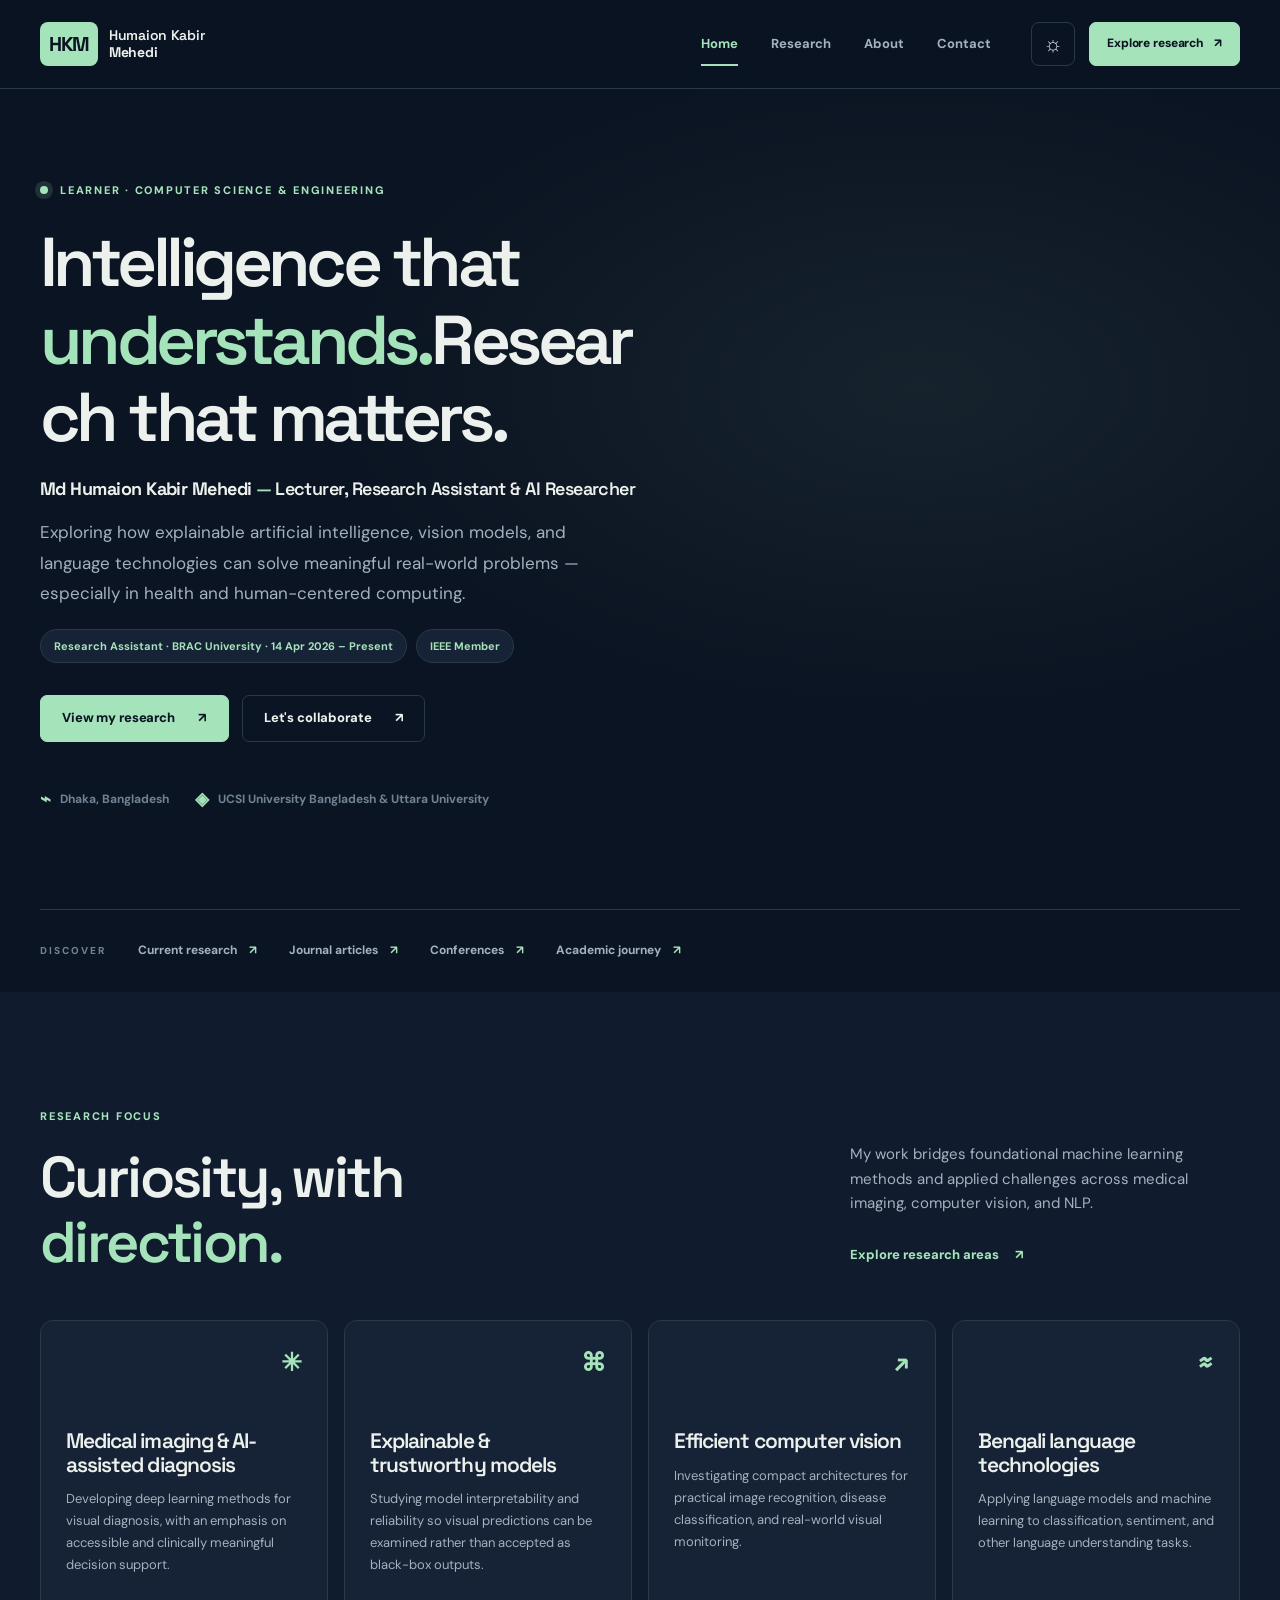
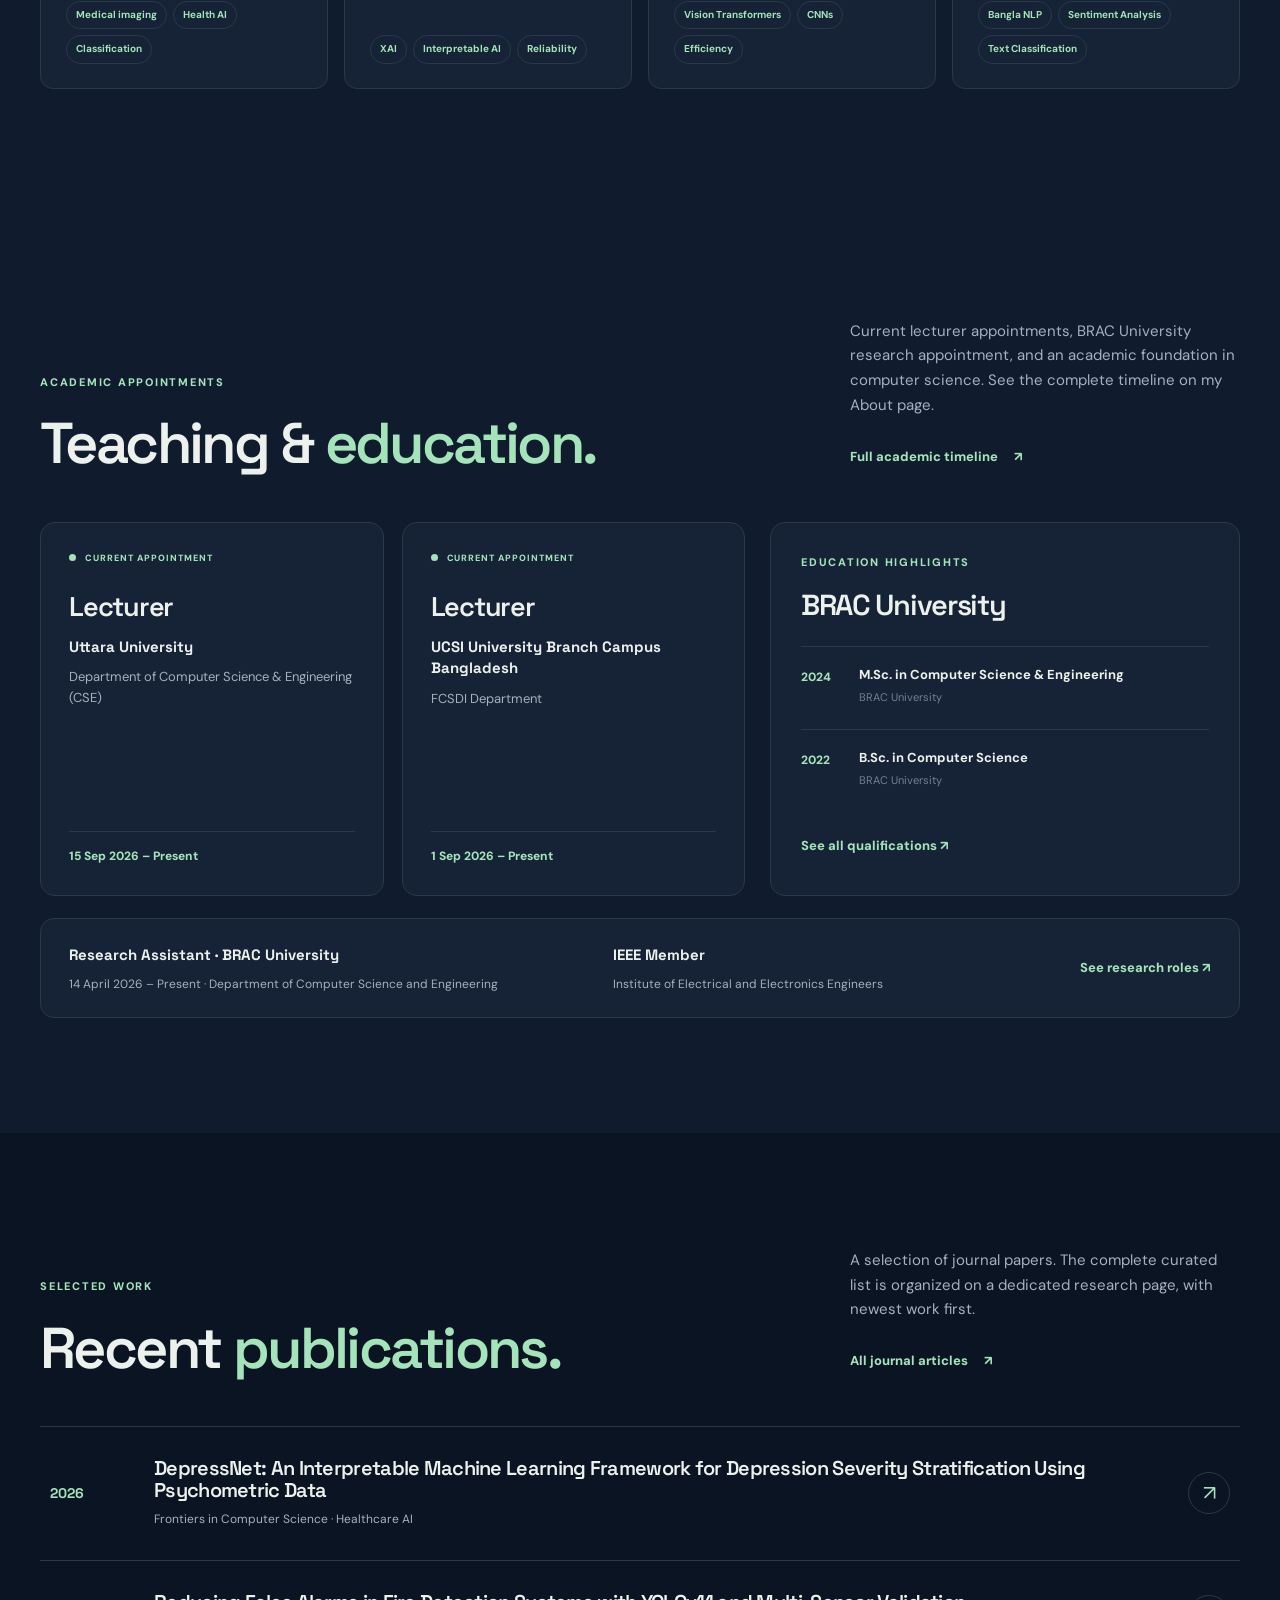
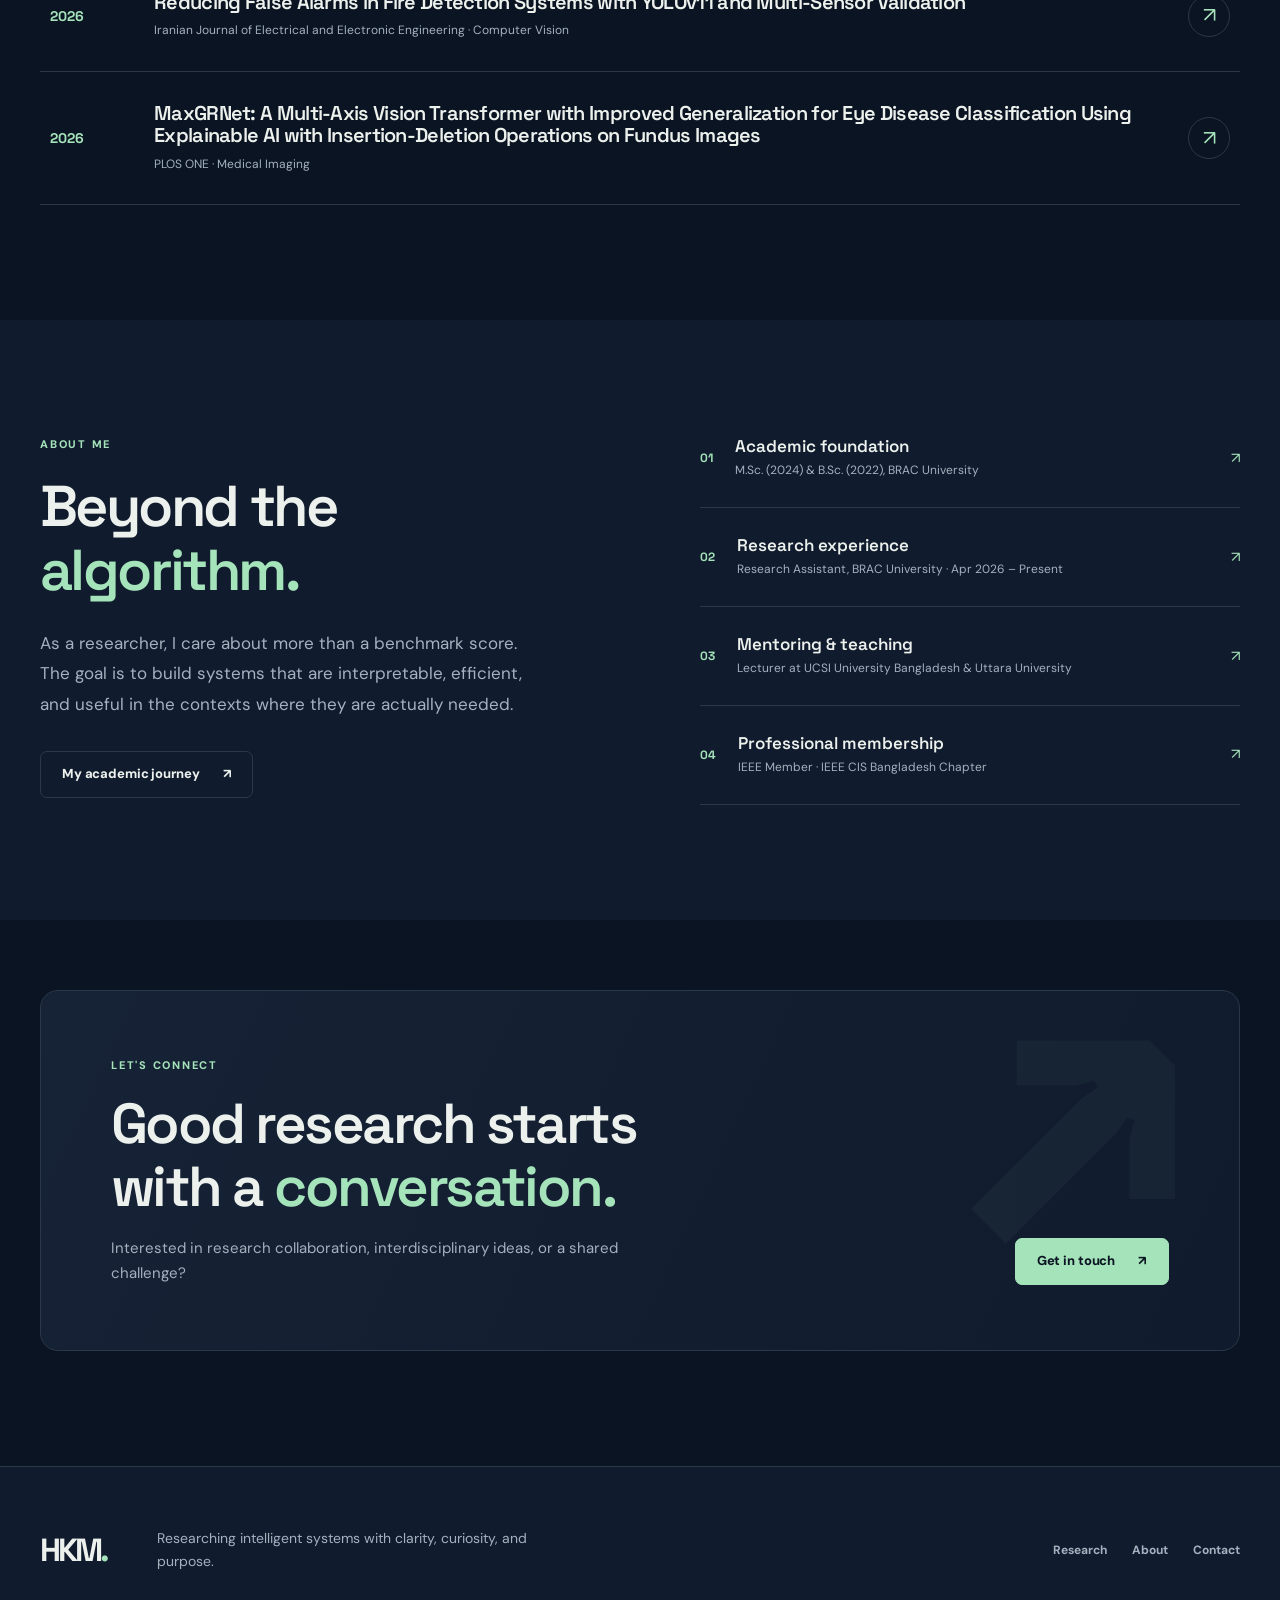
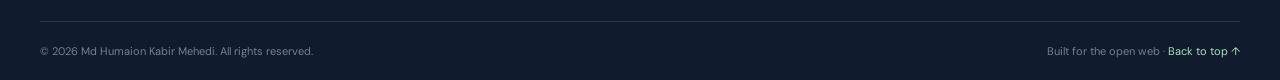
==== commit 68a558bc: "Add files via upload" ====
--- a/index.html
+++ b/index.html
@@ -34,8 +34,8 @@
 <div class="container hero-layout hero-text-only">
 <div class="hero-copy reveal">
 <div class="eyebrow"><span class="eyebrow-dot"></span> LEARNER · COMPUTER SCIENCE &amp; ENGINEERING</div>
-<h1>Intelligence that <span class="text-gradient">understands.</span><br/>Research that <em>matters.</em></h1>
-<p class="hero-name">Md Humaion Kabir Mehedi <span class="dash">—</span> Lecturer, Research Assistant &amp; AI Researcher</p>
+<h1 class="hero-headline"><span class="hero-title-line">Intelligence that <span class="text-gradient">understands.</span></span><span class="hero-title-line">Research that <em>matters.</em></span></h1>
+<p class="hero-name"><strong>Md Humaion Kabir Mehedi</strong><span class="dash">—</span><span class="hero-roles">Lecturer, Research Assistant &amp; AI Researcher</span></p>
 <p class="hero-description">Exploring how explainable artificial intelligence, vision models, and language technologies can solve meaningful real-world problems — especially in health and human-centered computing.</p>
 <div aria-label="Academic roles and membership" class="hero-affiliations"><span>Research Assistant · BRAC University · 14 Apr 2026 – Present</span><span>IEEE Member</span></div>
 <div class="hero-buttons"><a class="button button-primary" href="research.html">View my research <span aria-hidden="true">↗</span></a><a class="button button-outline" href="contact.html">Let's collaborate <span aria-hidden="true">↗</span></a></div>
